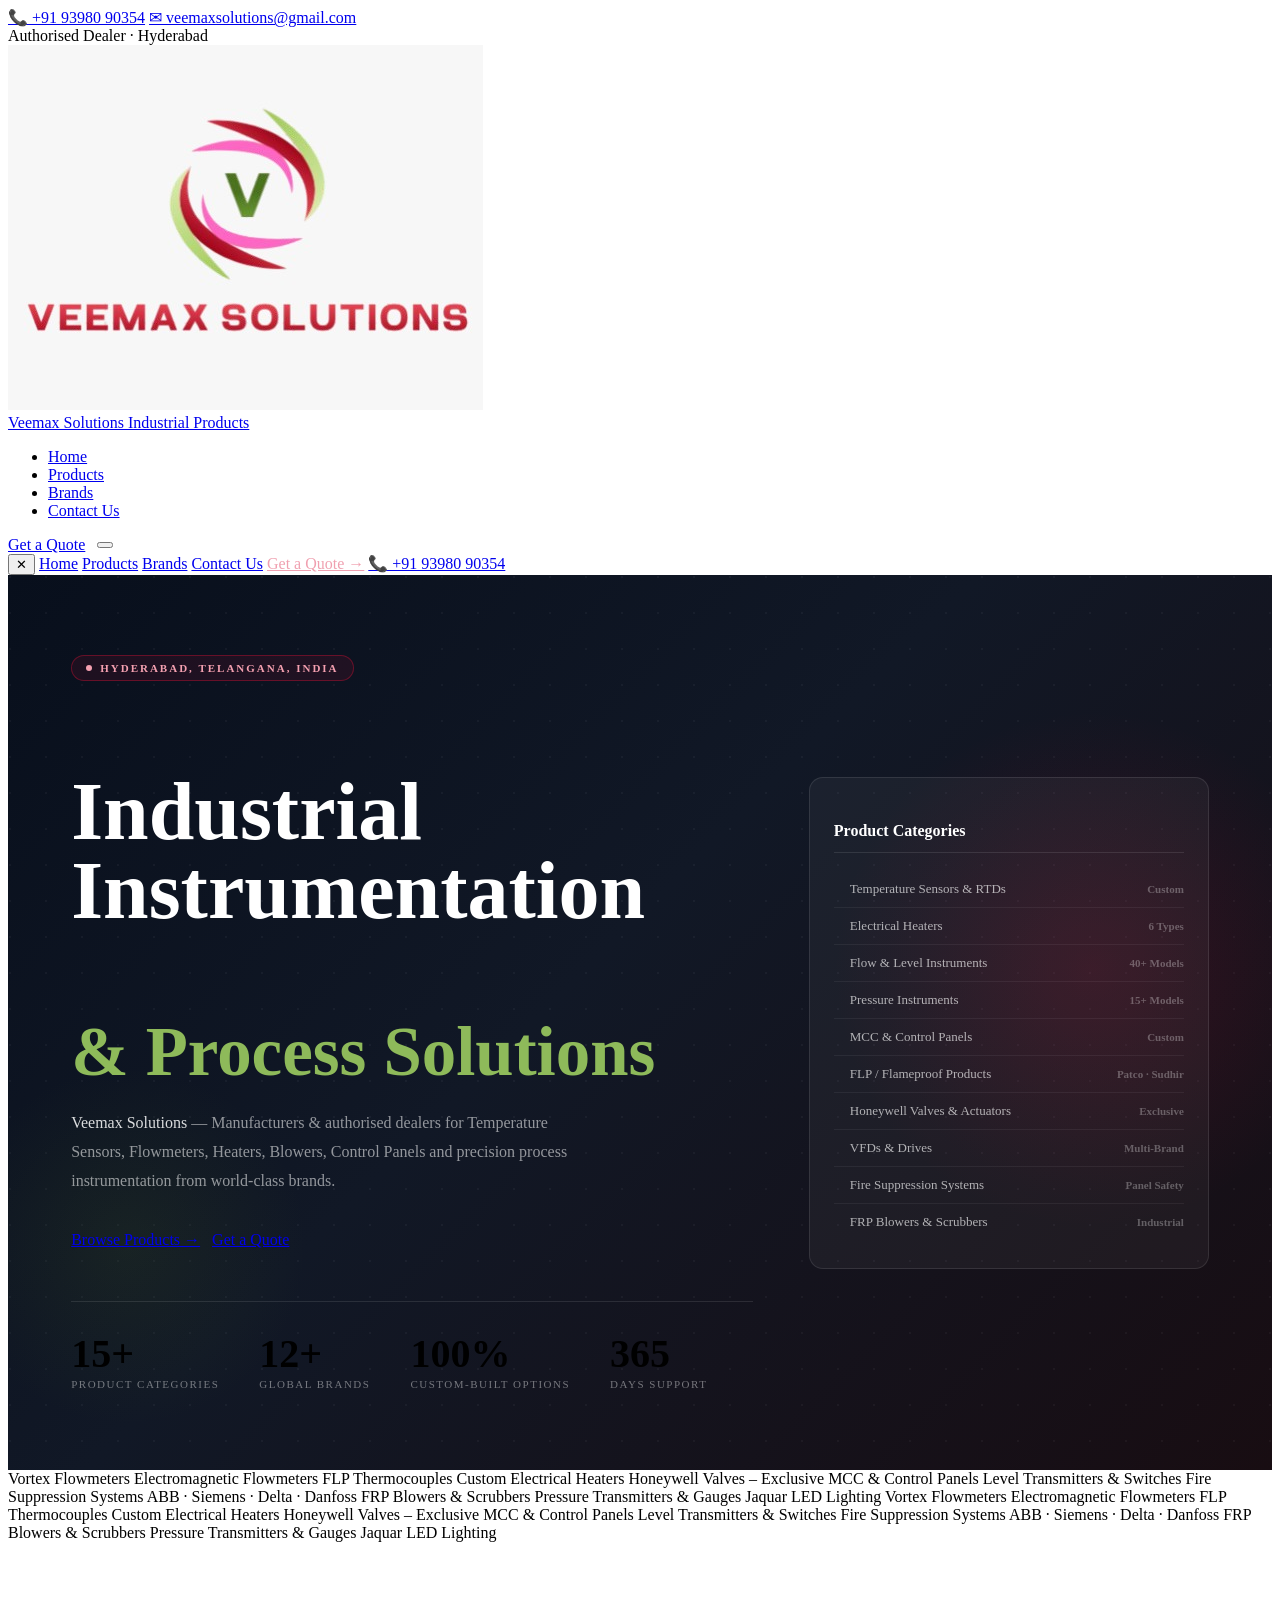
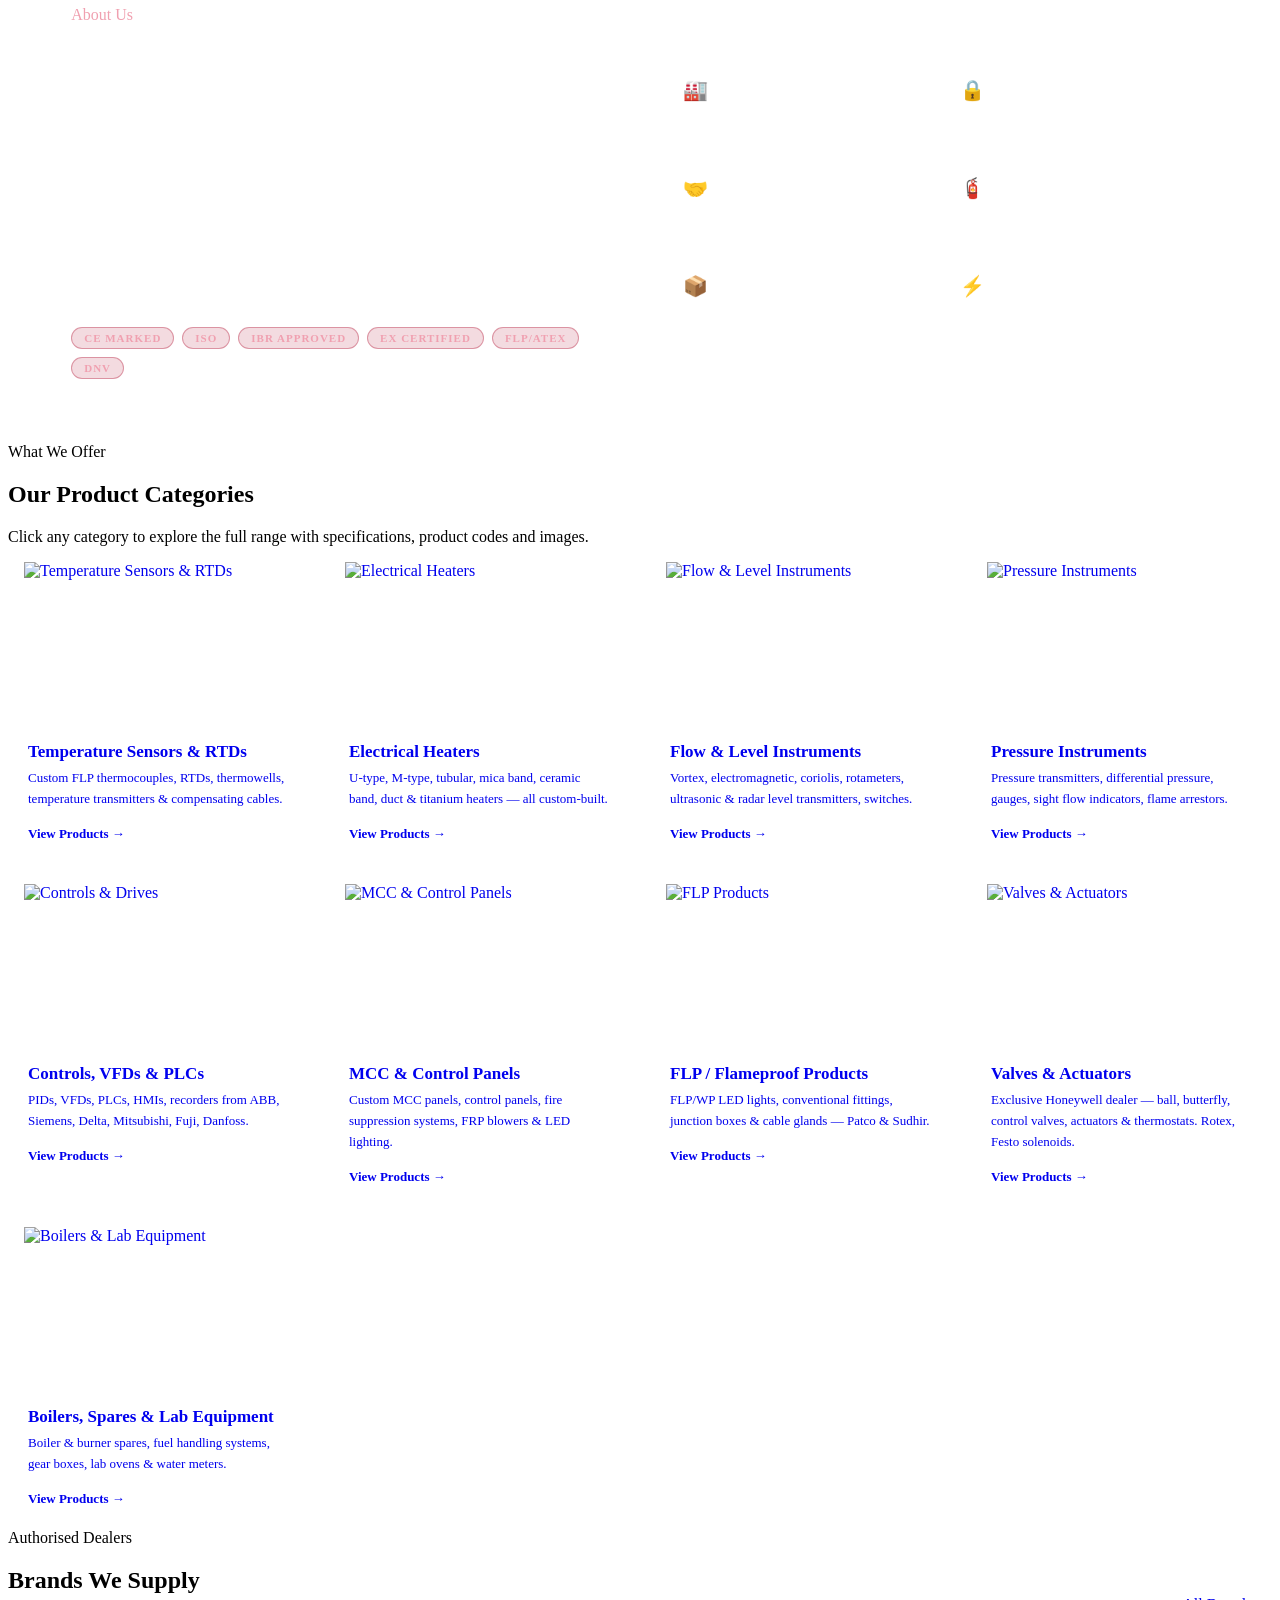
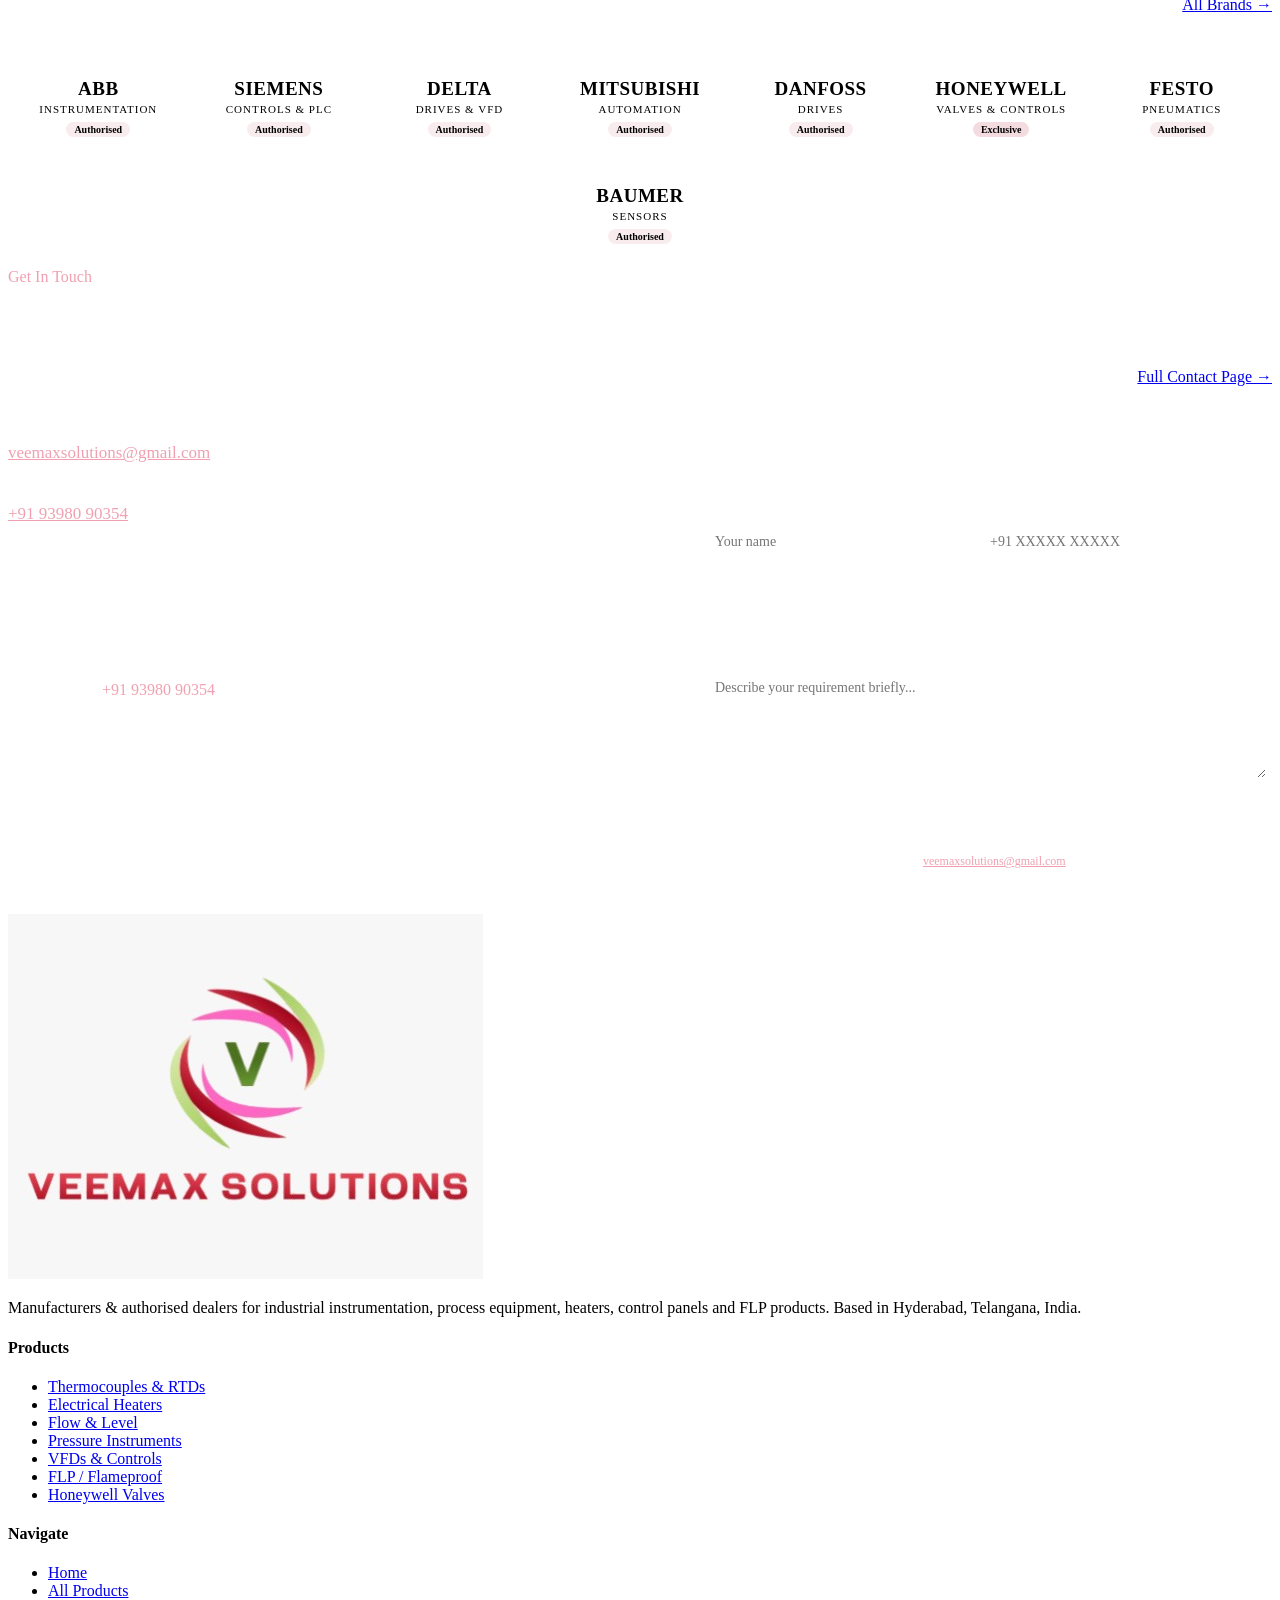
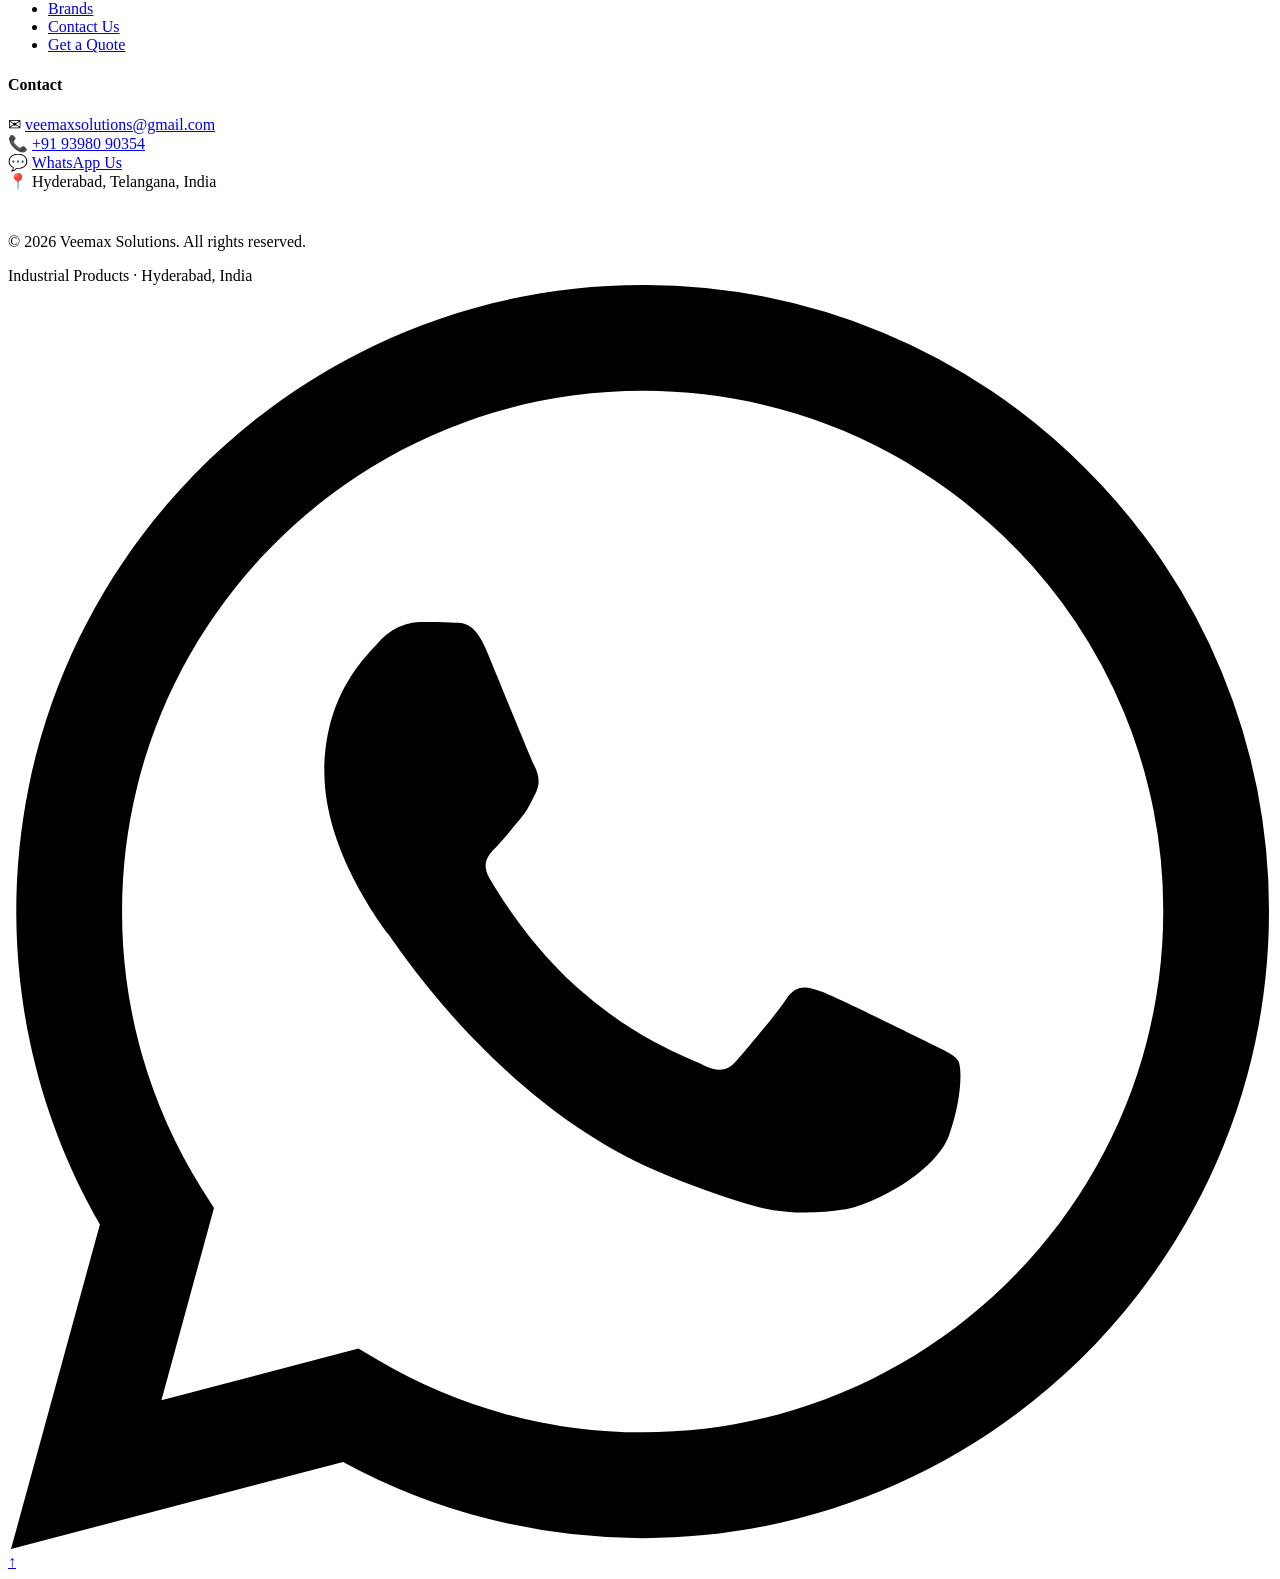
==== index.html @ dac96d9b "Add files via upload" ====
<!DOCTYPE html>
<html lang="en">
<head>
<meta charset="UTF-8">
<meta name="viewport" content="width=device-width, initial-scale=1.0">
<title>Veemax Solutions – Industrial Instrumentation &amp; Process Equipment</title>
<meta name="description" content="Veemax Solutions, Hyderabad — Manufacturers and authorised dealers for temperature sensors, flowmeters, heaters, control panels and FLP products.">
<link rel="stylesheet" href="style.css">
<link rel="stylesheet" href="home.css">
</head>
<body>

<!-- ═══ TOP BAR ═══ -->
<div class="nav-top">
  <div class="ntc">
    <a href="tel:+919398090354">📞 +91 93980 90354</a>
    <a href="mailto:veemaxsolutions@gmail.com">✉ veemaxsolutions@gmail.com</a>
  </div>
  <span class="nt-badge">Authorised Dealer · Hyderabad</span>
</div>

<!-- ═══ MAIN NAV ═══ -->
<nav>
  <a href="index.html" class="nav-logo">
    <img src="logo.jpeg" alt="Veemax Solutions">
    <div class="nav-logo-text">
      <span class="nav-logo-name">Veemax Solutions</span>
      <span class="nav-logo-tag">Industrial Products</span>
    </div>
  </a>
  <ul class="nav-links">
    <li><a href="index.html" class="active">Home</a></li>
    <li><a href="products.html">Products</a></li>
    <li><a href="brands.html">Brands</a></li>
    <li><a href="contact.html">Contact Us</a></li>
  </ul>
  <div style="display:flex;align-items:center;gap:12px">
    <a href="contact.html" class="nav-cta">Get a Quote</a>
    <button class="hamburger" onclick="openMob()" aria-label="Menu">
      <span></span><span></span><span></span>
    </button>
  </div>
</nav>

<!-- ═══ MOBILE NAV ═══ -->
<div class="mob-overlay" id="mobOverlay" onclick="closeMob()"></div>
<div class="mob-nav" id="mobNav">
  <button class="mob-close" onclick="closeMob()">✕</button>
  <a href="index.html" class="active">Home</a>
  <a href="products.html">Products</a>
  <a href="brands.html">Brands</a>
  <a href="contact.html">Contact Us</a>
  <a href="contact.html" style="color:#f0a0b0;margin-top:4px">Get a Quote →</a>
  <a href="tel:+919398090354">📞 +91 93980 90354</a>
</div>

<!-- ═══ HERO ═══ -->
<section class="hero" id="home">
  <div class="hero-dots"></div>
  <div class="hero-orb1"></div>
  <div class="hero-orb2"></div>
  <div class="hero-inner">
    <div>
      <div class="hero-pill">Hyderabad, Telangana, India</div>
      <h1>
        Industrial<br>
        <em>Instrumentation</em><br>
        <span class="g">&amp; Process Solutions</span>
      </h1>
      <p class="hero-desc">
        <strong>Veemax Solutions</strong> — Manufacturers &amp; authorised dealers for Temperature Sensors, Flowmeters, Heaters, Blowers, Control Panels and precision process instrumentation from world-class brands.
      </p>
      <div class="hero-ctas">
        <a href="products.html" class="btn-fill">Browse Products →</a>
        <a href="contact.html" class="btn-ghost">Get a Quote</a>
      </div>
      <div class="hero-stats">
        <div><div class="stat-n">15+</div><div class="stat-l">Product Categories</div></div>
        <div><div class="stat-n">12+</div><div class="stat-l">Global Brands</div></div>
        <div><div class="stat-n">100%</div><div class="stat-l">Custom-Built Options</div></div>
        <div><div class="stat-n">365</div><div class="stat-l">Days Support</div></div>
      </div>
    </div>
    <div class="hero-card">
      <h3>Product Categories</h3>
      <div class="hc-item"><span class="hc-dot"></span>Temperature Sensors &amp; RTDs<span class="hc-count">Custom</span></div>
      <div class="hc-item"><span class="hc-dot"></span>Electrical Heaters<span class="hc-count">6 Types</span></div>
      <div class="hc-item"><span class="hc-dot"></span>Flow &amp; Level Instruments<span class="hc-count">40+ Models</span></div>
      <div class="hc-item"><span class="hc-dot"></span>Pressure Instruments<span class="hc-count">15+ Models</span></div>
      <div class="hc-item"><span class="hc-dot"></span>MCC &amp; Control Panels<span class="hc-count">Custom</span></div>
      <div class="hc-item"><span class="hc-dot"></span>FLP / Flameproof Products<span class="hc-count">Patco · Sudhir</span></div>
      <div class="hc-item"><span class="hc-dot"></span>Honeywell Valves &amp; Actuators<span class="hc-count">Exclusive</span></div>
      <div class="hc-item"><span class="hc-dot"></span>VFDs &amp; Drives<span class="hc-count">Multi-Brand</span></div>
      <div class="hc-item"><span class="hc-dot"></span>Fire Suppression Systems<span class="hc-count">Panel Safety</span></div>
      <div class="hc-item"><span class="hc-dot"></span>FRP Blowers &amp; Scrubbers<span class="hc-count">Industrial</span></div>
    </div>
  </div>
</section>

<!-- ═══ TICKER ═══ -->
<div class="ticker">
  <div class="ticker-track">
    <span class="t-item"><span class="t-dot"></span>Vortex Flowmeters</span>
    <span class="t-item"><span class="t-dot"></span>Electromagnetic Flowmeters</span>
    <span class="t-item"><span class="t-dot"></span>FLP Thermocouples</span>
    <span class="t-item"><span class="t-dot"></span>Custom Electrical Heaters</span>
    <span class="t-item"><span class="t-dot"></span>Honeywell Valves – Exclusive</span>
    <span class="t-item"><span class="t-dot"></span>MCC &amp; Control Panels</span>
    <span class="t-item"><span class="t-dot"></span>Level Transmitters &amp; Switches</span>
    <span class="t-item"><span class="t-dot"></span>Fire Suppression Systems</span>
    <span class="t-item"><span class="t-dot"></span>ABB · Siemens · Delta · Danfoss</span>
    <span class="t-item"><span class="t-dot"></span>FRP Blowers &amp; Scrubbers</span>
    <span class="t-item"><span class="t-dot"></span>Pressure Transmitters &amp; Gauges</span>
    <span class="t-item"><span class="t-dot"></span>Jaquar LED Lighting</span>
    <!-- duplicate for seamless loop -->
    <span class="t-item"><span class="t-dot"></span>Vortex Flowmeters</span>
    <span class="t-item"><span class="t-dot"></span>Electromagnetic Flowmeters</span>
    <span class="t-item"><span class="t-dot"></span>FLP Thermocouples</span>
    <span class="t-item"><span class="t-dot"></span>Custom Electrical Heaters</span>
    <span class="t-item"><span class="t-dot"></span>Honeywell Valves – Exclusive</span>
    <span class="t-item"><span class="t-dot"></span>MCC &amp; Control Panels</span>
    <span class="t-item"><span class="t-dot"></span>Level Transmitters &amp; Switches</span>
    <span class="t-item"><span class="t-dot"></span>Fire Suppression Systems</span>
    <span class="t-item"><span class="t-dot"></span>ABB · Siemens · Delta · Danfoss</span>
    <span class="t-item"><span class="t-dot"></span>FRP Blowers &amp; Scrubbers</span>
    <span class="t-item"><span class="t-dot"></span>Pressure Transmitters &amp; Gauges</span>
    <span class="t-item"><span class="t-dot"></span>Jaquar LED Lighting</span>
  </div>
</div>

<!-- ═══ ABOUT ═══ -->
<div class="about-band">
  <div class="about-band-inner">
    <div>
      <div class="slabel" style="color:#f0a0b0;--cr:#f0a0b0">About Us</div>
      <h2 class="stitle" style="color:#fff;margin-bottom:18px">Your Trusted Partner for<br><span>Industrial Solutions</span></h2>
      <p><strong>Veemax Solutions</strong>, based in Hyderabad, is a manufacturer and authorised multi-brand dealer for industrial process instrumentation, control systems and electrical products. We serve power, chemical, pharma, oil &amp; gas and food processing industries.</p>
      <p>We manufacture <strong>custom FLP Thermocouples, RTDs, Thermowells</strong> and <strong>Electrical Heaters</strong> to exact client drawings. We supply and install <strong>MCC Panels, Fire Suppression Systems, FRP Blowers</strong> and complete instrumentation packages.</p>
      <div class="cert-row">
        <span class="cert">CE Marked</span><span class="cert">ISO</span><span class="cert">IBR Approved</span>
        <span class="cert">Ex Certified</span><span class="cert">FLP/ATEX</span><span class="cert">DNV</span>
      </div>
    </div>
    <div class="feat-grid">
      <div class="feat"><div class="feat-icon">🏭</div><div><div class="feat-title">Custom Manufacturing</div><div class="feat-desc">Sensors, heaters &amp; panels built to your exact spec</div></div></div>
      <div class="feat"><div class="feat-icon">🔒</div><div><div class="feat-title">FLP Expertise</div><div class="feat-desc">Flameproof thermocouples for hazardous areas</div></div></div>
      <div class="feat"><div class="feat-icon">🤝</div><div><div class="feat-title">Multi-Brand Dealer</div><div class="feat-desc">ABB, Siemens, Danfoss, Honeywell &amp; more</div></div></div>
      <div class="feat"><div class="feat-icon">🧯</div><div><div class="feat-title">Fire Suppression</div><div class="feat-desc">Panel safety for critical infrastructure</div></div></div>
      <div class="feat"><div class="feat-icon">📦</div><div><div class="feat-title">End-to-End Supply</div><div class="feat-desc">Single-window sourcing for your plant</div></div></div>
      <div class="feat"><div class="feat-icon">⚡</div><div><div class="feat-title">Fast Quotation</div><div class="feat-desc">Spec-matched quotes within 24 hours</div></div></div>
    </div>
  </div>
</div>

<!-- ═══ CATEGORY TILES ═══ -->
<section id="categories" class="section">
  <div class="si">
    <div class="sheader">
      <div class="slabel">What We Offer</div>
      <h2 class="stitle">Our Product <span>Categories</span></h2>
      <p class="sdesc">Click any category to explore the full range with specifications, product codes and images.</p>
    </div>
    <div class="cat-grid">

      <a href="products.html?cat=sensors" class="cat-tile fade-up">
        <div class="cat-tile-img"><img src="images/temperature_sensors_rtd.jpg" alt="Temperature Sensors &amp; RTDs" loading="lazy"></div>
        <div class="cat-tile-body">
          <div class="cat-tile-name">Temperature Sensors &amp; RTDs</div>
          <div class="cat-tile-desc">Custom FLP thermocouples, RTDs, thermowells, temperature transmitters &amp; compensating cables.</div>
          <div class="cat-tile-link">View Products →</div>
        </div>
      </a>

      <a href="products.html?cat=heaters" class="cat-tile fade-up">
        <div class="cat-tile-img"><img src="images/mica_band_heater.jpg" alt="Electrical Heaters" loading="lazy"></div>
        <span class="cat-tile-tag">Manufacturer</span>
        <div class="cat-tile-body">
          <div class="cat-tile-name">Electrical Heaters</div>
          <div class="cat-tile-desc">U-type, M-type, tubular, mica band, ceramic band, duct &amp; titanium heaters — all custom-built.</div>
          <div class="cat-tile-link">View Products →</div>
        </div>
      </a>

      <a href="products.html?cat=flow" class="cat-tile fade-up">
        <div class="cat-tile-img"><img src="images/vortex_flowmeter_temp_comp.jpg" alt="Flow &amp; Level Instruments" loading="lazy"></div>
        <span class="cat-tile-tag">Own Brand</span>
        <div class="cat-tile-body">
          <div class="cat-tile-name">Flow &amp; Level Instruments</div>
          <div class="cat-tile-desc">Vortex, electromagnetic, coriolis, rotameters, ultrasonic &amp; radar level transmitters, switches.</div>
          <div class="cat-tile-link">View Products →</div>
        </div>
      </a>

      <a href="products.html?cat=pressure" class="cat-tile fade-up">
        <div class="cat-tile-img"><img src="images/diff_pressure_transmitter.jpg" alt="Pressure Instruments" loading="lazy"></div>
        <div class="cat-tile-body">
          <div class="cat-tile-name">Pressure Instruments</div>
          <div class="cat-tile-desc">Pressure transmitters, differential pressure, gauges, sight flow indicators, flame arrestors.</div>
          <div class="cat-tile-link">View Products →</div>
        </div>
      </a>

      <a href="products.html?cat=controls" class="cat-tile fade-up">
        <div class="cat-tile-img"><img src="images/panel_flow_indicator.jpg" alt="Controls &amp; Drives" loading="lazy"></div>
        <div class="cat-tile-body">
          <div class="cat-tile-name">Controls, VFDs &amp; PLCs</div>
          <div class="cat-tile-desc">PIDs, VFDs, PLCs, HMIs, recorders from ABB, Siemens, Delta, Mitsubishi, Fuji, Danfoss.</div>
          <div class="cat-tile-link">View Products →</div>
        </div>
      </a>

      <a href="products.html?cat=panels" class="cat-tile fade-up">
        <div class="cat-tile-img"><img src="images/muffle_furnace.jpg" alt="MCC &amp; Control Panels" loading="lazy"></div>
        <span class="cat-tile-tag">Custom Built</span>
        <div class="cat-tile-body">
          <div class="cat-tile-name">MCC &amp; Control Panels</div>
          <div class="cat-tile-desc">Custom MCC panels, control panels, fire suppression systems, FRP blowers &amp; LED lighting.</div>
          <div class="cat-tile-link">View Products →</div>
        </div>
      </a>

      <a href="products.html?cat=flp" class="cat-tile fade-up">
        <div class="cat-tile-img"><img src="images/patco_wellglass.jpg" alt="FLP Products" loading="lazy"></div>
        <span class="cat-tile-tag">ATEX Certified</span>
        <div class="cat-tile-body">
          <div class="cat-tile-name">FLP / Flameproof Products</div>
          <div class="cat-tile-desc">FLP/WP LED lights, conventional fittings, junction boxes &amp; cable glands — Patco &amp; Sudhir.</div>
          <div class="cat-tile-link">View Products →</div>
        </div>
      </a>

      <a href="products.html?cat=valves" class="cat-tile fade-up">
        <div class="cat-tile-img"><img src="images/honeywell_valves_resized.jpg" alt="Valves &amp; Actuators" loading="lazy"></div>
        <span class="cat-tile-tag">Honeywell Exclusive</span>
        <div class="cat-tile-body">
          <div class="cat-tile-name">Valves &amp; Actuators</div>
          <div class="cat-tile-desc">Exclusive Honeywell dealer — ball, butterfly, control valves, actuators &amp; thermostats. Rotex, Festo solenoids.</div>
          <div class="cat-tile-link">View Products →</div>
        </div>
      </a>

      <a href="products.html?cat=other" class="cat-tile fade-up">
        <div class="cat-tile-img"><img src="images/fuel_flowmeter.jpg" alt="Boilers &amp; Lab Equipment" loading="lazy"></div>
        <div class="cat-tile-body">
          <div class="cat-tile-name">Boilers, Spares &amp; Lab Equipment</div>
          <div class="cat-tile-desc">Boiler &amp; burner spares, fuel handling systems, gear boxes, lab ovens &amp; water meters.</div>
          <div class="cat-tile-link">View Products →</div>
        </div>
      </a>

    </div>
  </div>
</section>

<!-- ═══ BRANDS ═══ -->
<section id="home-brands" class="section">
  <div class="si">
    <div class="sheader" style="display:flex;align-items:flex-end;justify-content:space-between;flex-wrap:wrap;gap:20px">
      <div>
        <div class="slabel">Authorised Dealers</div>
        <h2 class="stitle">Brands We <span>Supply</span></h2>
      </div>
      <a href="brands.html" class="btn-outline">All Brands →</a>
    </div>
    <div class="brand-logos fade-up in">
      <div class="bl-item"><div class="bl-name">ABB</div><div class="bl-type">Instrumentation</div><div class="bl-badge">Authorised</div></div>
      <div class="bl-item"><div class="bl-name">SIEMENS</div><div class="bl-type">Controls &amp; PLC</div><div class="bl-badge">Authorised</div></div>
      <div class="bl-item"><div class="bl-name">DELTA</div><div class="bl-type">Drives &amp; VFD</div><div class="bl-badge">Authorised</div></div>
      <div class="bl-item"><div class="bl-name">MITSUBISHI</div><div class="bl-type">Automation</div><div class="bl-badge">Authorised</div></div>
      <div class="bl-item"><div class="bl-name">DANFOSS</div><div class="bl-type">Drives</div><div class="bl-badge">Authorised</div></div>
      <div class="bl-item"><div class="bl-name">HONEYWELL</div><div class="bl-type">Valves &amp; Controls</div><div class="bl-badge" style="background:rgba(176,16,48,0.15);color:var(--cr)">Exclusive</div></div>
      <div class="bl-item"><div class="bl-name">FESTO</div><div class="bl-type">Pneumatics</div><div class="bl-badge">Authorised</div></div>
      <div class="bl-item"><div class="bl-name">BAUMER</div><div class="bl-type">Sensors</div><div class="bl-badge">Authorised</div></div>
    </div>
  </div>
</section>

<!-- ═══ HOME CONTACT ═══ -->
<section id="home-contact" class="section">
  <div class="si">
    <div class="sheader" style="display:flex;align-items:flex-end;justify-content:space-between;flex-wrap:wrap;gap:20px;margin-bottom:0">
      <div>
        <div class="slabel">Get In Touch</div>
        <h2 class="stitle">Contact <span>Us</span></h2>
        <p class="sdesc" style="margin-top:10px">Float your requirements — we respond with competitive, spec-matched quotations within 24 hours.</p>
      </div>
      <a href="contact.html" class="btn-fill" style="flex-shrink:0">Full Contact Page →</a>
    </div>
    <div class="hcontact-grid" style="margin-top:40px">
      <div>
        <div class="hc-info-block">
          <div class="hc-lbl">Email</div>
          <div class="hc-val"><a href="mailto:veemaxsolutions@gmail.com">veemaxsolutions@gmail.com</a></div>
        </div>
        <div class="hc-info-block">
          <div class="hc-lbl">Phone / WhatsApp</div>
          <div class="hc-val"><a href="tel:+919398090354">+91 93980 90354</a></div>
        </div>
        <div class="hc-info-block">
          <div class="hc-lbl">Location</div>
          <div class="hc-val" style="color:rgba(255,255,255,0.7)">Hyderabad, Telangana, India</div>
        </div>
        <div class="hc-person">
          <div class="hc-avatar">K</div>
          <div>
            <div class="hc-pname">Kishore</div>
            <div class="hc-prole">Proprietor, Veemax Solutions</div>
            <div class="hc-pphone"><a href="tel:+919398090354">+91 93980 90354</a></div>
          </div>
        </div>
      </div>
      <div class="qform">
        <div class="qform-title">Quick Enquiry</div>
        <form id="qf" onsubmit="qfSubmit(event)">
          <div class="qf-2col">
            <div class="qf-row"><label>Name *</label><input type="text" placeholder="Your name" required></div>
            <div class="qf-row"><label>Phone *</label><input type="tel" placeholder="+91 XXXXX XXXXX" required></div>
          </div>
          <div class="qf-row">
            <label>Product / Requirement</label>
            <select>
              <option value="">— Select category —</option>
              <option>Temperature Sensors / RTDs / Thermocouples</option>
              <option>Electrical Heaters</option>
              <option>Flow / Level Instruments</option>
              <option>Pressure Instruments</option>
              <option>VFDs / PLCs / Controls</option>
              <option>MCC / Control Panels</option>
              <option>FLP / Flameproof Products</option>
              <option>Honeywell Valves / Actuators</option>
              <option>Fire Suppression Systems</option>
              <option>Other / Multiple Items</option>
            </select>
          </div>
          <div class="qf-row"><label>Message</label><textarea placeholder="Describe your requirement briefly..."></textarea></div>
          <button type="submit" class="qf-submit">Send Enquiry →</button>
          <p class="qf-note">Or email: <a href="mailto:veemaxsolutions@gmail.com">veemaxsolutions@gmail.com</a></p>
        </form>
        <div class="qf-success" id="qfSuccess">✅ Thank you! We'll get back to you within 24 hours.</div>
      </div>
    </div>
  </div>
</section>

<!-- ═══ FOOTER ═══ -->
<footer>
  <div class="footer-inner">
    <div class="footer-grid">
      <div class="footer-brand-logo">
        <img src="logo.jpeg" alt="Veemax Solutions">
        <p>Manufacturers &amp; authorised dealers for industrial instrumentation, process equipment, heaters, control panels and FLP products. Based in Hyderabad, Telangana, India.</p>
      </div>
      <div class="footer-col">
        <h4>Products</h4>
        <ul>
          <li><a href="products.html?cat=sensors">Thermocouples &amp; RTDs</a></li>
          <li><a href="products.html?cat=heaters">Electrical Heaters</a></li>
          <li><a href="products.html?cat=flow">Flow &amp; Level</a></li>
          <li><a href="products.html?cat=pressure">Pressure Instruments</a></li>
          <li><a href="products.html?cat=controls">VFDs &amp; Controls</a></li>
          <li><a href="products.html?cat=flp">FLP / Flameproof</a></li>
          <li><a href="products.html?cat=valves">Honeywell Valves</a></li>
        </ul>
      </div>
      <div class="footer-col">
        <h4>Navigate</h4>
        <ul>
          <li><a href="index.html">Home</a></li>
          <li><a href="products.html">All Products</a></li>
          <li><a href="brands.html">Brands</a></li>
          <li><a href="contact.html">Contact Us</a></li>
          <li><a href="contact.html">Get a Quote</a></li>
        </ul>
      </div>
      <div class="footer-col">
        <h4>Contact</h4>
        <div class="fci">✉ <a href="mailto:veemaxsolutions@gmail.com">veemaxsolutions@gmail.com</a></div>
        <div class="fci">📞 <a href="tel:+919398090354">+91 93980 90354</a></div>
        <div class="fci">💬 <a href="https://wa.me/919398090354" target="_blank">WhatsApp Us</a></div>
        <div class="fci">📍 Hyderabad, Telangana, India</div>
        <div class="fci" style="margin-top:8px;color:rgba(255,255,255,0.55)">Kishore — Proprietor</div>
      </div>
    </div>
    <div class="footer-bottom">
      <p>© 2026 Veemax Solutions. All rights reserved.</p>
      <div class="footer-tagline">Industrial Products · Hyderabad, India</div>
    </div>
  </div>
</footer>

<!-- ═══ FLOATING BUTTONS ═══ -->
<a href="https://wa.me/919398090354" target="_blank" class="wa-btn" title="Chat on WhatsApp">
  <svg viewBox="0 0 24 24"><path d="M17.472 14.382c-.297-.149-1.758-.867-2.03-.967-.273-.099-.471-.148-.67.15-.197.297-.767.966-.94 1.164-.173.199-.347.223-.644.075-.297-.15-1.255-.463-2.39-1.475-.883-.788-1.48-1.761-1.653-2.059-.173-.297-.018-.458.13-.606.134-.133.298-.347.446-.52.149-.174.198-.298.298-.497.099-.198.05-.371-.025-.52-.075-.149-.669-1.612-.916-2.207-.242-.579-.487-.5-.669-.51-.173-.008-.371-.01-.57-.01-.198 0-.52.074-.792.372-.272.297-1.04 1.016-1.04 2.479 0 1.462 1.065 2.875 1.213 3.074.149.198 2.096 3.2 5.077 4.487.709.306 1.262.489 1.694.625.712.227 1.36.195 1.871.118.571-.085 1.758-.719 2.006-1.413.248-.694.248-1.289.173-1.413-.074-.124-.272-.198-.57-.347m-5.421 7.403h-.004a9.87 9.87 0 01-5.031-1.378l-.361-.214-3.741.982.998-3.648-.235-.374a9.86 9.86 0 01-1.51-5.26c.001-5.45 4.436-9.884 9.888-9.884 2.64 0 5.122 1.03 6.988 2.898a9.825 9.825 0 012.893 6.994c-.003 5.45-4.437 9.884-9.885 9.884m8.413-18.297A11.815 11.815 0 0012.05 0C5.495 0 .16 5.335.157 11.892c0 2.096.547 4.142 1.588 5.945L.057 24l6.305-1.654a11.882 11.882 0 005.683 1.448h.005c6.554 0 11.89-5.335 11.893-11.893a11.821 11.821 0 00-3.48-8.413Z"/></svg>
</a>
<a href="#home" class="back-top" id="backTop">↑</a>

<script src="main.js"></script>
<script>
function qfSubmit(e) {
  e.preventDefault();
  document.getElementById('qf').style.display = 'none';
  document.getElementById('qfSuccess').style.display = 'block';
}
</script>
</body>
</html>
---- home.css ----
/* =============================================
   home.css — styles for index.html only
   ============================================= */

/* ── HERO ── */
.hero {
  min-height: calc(100vh - 106px);
  background: linear-gradient(135deg, #080f1c 0%, #111826 45%, #180d12 100%);
  display: flex;
  align-items: center;
  position: relative;
  overflow: hidden;
}
.hero-dots {
  position: absolute;
  inset: 0;
  background-image: radial-gradient(circle at 2px 2px, rgba(255,255,255,0.038) 1px, transparent 0);
  background-size: 36px 36px;
  pointer-events: none;
}
.hero-orb1 {
  position: absolute;
  right: -80px;
  top: 15%;
  width: 520px;
  height: 520px;
  border-radius: 50%;
  background: radial-gradient(circle, rgba(176,16,48,0.2), transparent 70%);
  pointer-events: none;
}
.hero-orb2 {
  position: absolute;
  left: -60px;
  bottom: 5%;
  width: 360px;
  height: 360px;
  border-radius: 50%;
  background: radial-gradient(circle, rgba(78,110,34,0.14), transparent 70%);
  pointer-events: none;
}
.hero-inner {
  position: relative;
  z-index: 2;
  padding: 80px 5%;
  max-width: 1240px;
  margin: 0 auto;
  width: 100%;
  display: grid;
  grid-template-columns: 1fr 400px;
  gap: 56px;
  align-items: center;
}
.hero-pill {
  display: inline-flex;
  align-items: center;
  gap: 8px;
  border: 1px solid rgba(176,16,48,0.5);
  background: rgba(176,16,48,0.12);
  color: #f4a0b0;
  font-size: 11px;
  font-weight: 600;
  letter-spacing: 2px;
  text-transform: uppercase;
  padding: 6px 14px;
  border-radius: 20px;
  margin-bottom: 24px;
}
.hero-pill::before {
  content: '';
  width: 6px;
  height: 6px;
  border-radius: 50%;
  background: #f4a0b0;
  flex-shrink: 0;
}
.hero h1 {
  font-family: var(--fd);
  font-size: clamp(44px, 6.5vw, 82px);
  font-weight: 800;
  line-height: .96;
  color: #fff;
  margin-bottom: 20px;
}
.hero h1 em { color: var(--cr); font-style: normal; display: block; }
.hero h1 .g { color: #8eba5a; font-size: .84em; }
.hero-desc {
  font-size: 16px;
  color: rgba(255,255,255,0.55);
  line-height: 1.82;
  max-width: 500px;
  margin-bottom: 36px;
}
.hero-desc strong { color: rgba(255,255,255,0.85); font-weight: 500; }
.hero-ctas { display: flex; gap: 12px; flex-wrap: wrap; margin-bottom: 52px; }
.hero-stats {
  display: flex;
  gap: 40px;
  flex-wrap: wrap;
  padding-top: 32px;
  border-top: 1px solid rgba(255,255,255,0.1);
}
.stat-n { font-family: var(--fd); font-size: 40px; font-weight: 800; color: var(--cr); line-height: 1; }
.stat-l { font-size: 11px; color: rgba(255,255,255,0.42); letter-spacing: 1.5px; text-transform: uppercase; margin-top: 4px; }

/* hero side card */
.hero-card {
  background: rgba(255,255,255,0.045);
  border: 1px solid rgba(255,255,255,0.1);
  border-radius: 14px;
  padding: 28px 24px;
}
.hero-card h3 {
  font-family: var(--fd);
  font-size: 16px;
  font-weight: 700;
  color: #fff;
  margin-bottom: 18px;
  padding-bottom: 12px;
  border-bottom: 1px solid rgba(255,255,255,0.1);
}
.hc-item {
  display: flex;
  align-items: center;
  gap: 10px;
  padding: 10px 0;
  border-bottom: 1px solid rgba(255,255,255,0.06);
  color: rgba(255,255,255,0.66);
  font-size: 13px;
  transition: color .2s;
}
.hc-item:last-child { border-bottom: none; }
.hc-item:hover { color: #fff; }
.hc-dot { width: 6px; height: 6px; border-radius: 50%; background: var(--cr); flex-shrink: 0; }
.hc-count { margin-left: auto; font-size: 11px; color: rgba(255,255,255,0.3); font-family: var(--fd); font-weight: 600; }

/* ── ABOUT BAND ── */
.about-band { background: var(--navy); padding: 64px 5%; }
.about-band-inner {
  max-width: 1240px;
  margin: 0 auto;
  display: grid;
  grid-template-columns: 1fr 1fr;
  gap: 56px;
  align-items: center;
}
.about-band p { color: rgba(255,255,255,0.6); font-size: 15px; line-height: 1.9; margin-bottom: 18px; }
.about-band p strong { color: #fff; font-weight: 500; }
.feat-grid { display: grid; grid-template-columns: 1fr 1fr; gap: 14px; }
.feat {
  display: flex;
  align-items: flex-start;
  gap: 11px;
  padding: 14px;
  background: rgba(255,255,255,0.04);
  border: 1px solid rgba(255,255,255,0.07);
  border-radius: var(--r);
}
.feat-icon { font-size: 20px; flex-shrink: 0; margin-top: 1px; }
.feat-title { font-family: var(--fd); font-size: 13.5px; font-weight: 600; color: #fff; margin-bottom: 2px; }
.feat-desc { font-size: 12px; color: rgba(255,255,255,0.5); line-height: 1.5; }
.cert-row { display: flex; flex-wrap: wrap; gap: 8px; margin-top: 22px; }
.cert {
  background: rgba(176,16,48,0.15);
  border: 1px solid rgba(176,16,48,0.35);
  color: #f0a0b0;
  font-size: 11px;
  font-weight: 600;
  letter-spacing: 1px;
  text-transform: uppercase;
  padding: 4px 12px;
  border-radius: 20px;
}

/* ── CATEGORY TILES ── */
#categories { background: var(--fog); }
.cat-grid { display: grid; grid-template-columns: repeat(auto-fill, minmax(240px, 1fr)); gap: 20px; }
.cat-tile {
  background: var(--white);
  border: 1px solid var(--line);
  border-radius: 12px;
  overflow: hidden;
  text-decoration: none;
  display: block;
  transition: transform .25s, box-shadow .25s;
  position: relative;
}
.cat-tile:hover { transform: translateY(-5px); box-shadow: var(--shl); }
.cat-tile-img {
  width: 100%;
  height: 160px;
  background: var(--fog);
  display: flex;
  align-items: center;
  justify-content: center;
  overflow: hidden;
}
.cat-tile-img img {
  width: 100%;
  height: 100%;
  object-fit: contain;
  padding: 16px;
  transition: transform .35s;
}
.cat-tile:hover .cat-tile-img img { transform: scale(1.07); }
.cat-tile-body { padding: 20px 20px 22px; }
.cat-tile-name { font-family: var(--fd); font-size: 17px; font-weight: 700; color: var(--navy); margin-bottom: 6px; line-height: 1.2; }
.cat-tile-desc { font-size: 13px; color: var(--slate); line-height: 1.6; margin-bottom: 14px; }
.cat-tile-link { font-family: var(--fd); font-size: 13px; font-weight: 600; color: var(--cr); display: inline-flex; align-items: center; gap: 5px; }
.cat-tile-tag {
  position: absolute;
  top: 12px;
  left: 12px;
  background: var(--cr);
  color: #fff;
  font-size: 10px;
  font-weight: 700;
  letter-spacing: 1px;
  text-transform: uppercase;
  padding: 3px 9px;
  border-radius: 20px;
}

/* ── HOME BRANDS ── */
#home-brands { background: var(--white); }
.brand-logos {
  display: flex;
  flex-wrap: wrap;
  gap: 0;
  border: 1px solid var(--line);
  border-radius: 10px;
  overflow: hidden;
  margin-top: 40px;
}
.bl-item {
  flex: 1;
  min-width: 140px;
  padding: 24px 18px;
  text-align: center;
  border-right: 1px solid var(--line);
  border-bottom: 1px solid var(--line);
  transition: background .2s;
  cursor: default;
}
.bl-item:hover { background: var(--fog); }
.bl-name { font-family: var(--fd); font-size: 19px; font-weight: 800; color: var(--navy); letter-spacing: .5px; }
.bl-type { font-size: 11px; color: var(--slate); letter-spacing: 1px; text-transform: uppercase; margin-top: 3px; }
.bl-badge { margin-top: 7px; display: inline-block; font-size: 10px; font-weight: 600; padding: 2px 8px; border-radius: 20px; background: rgba(176,16,48,0.08); color: var(--cr); }

/* ── HOME CONTACT ── */
#home-contact { background: var(--navy); }
#home-contact .stitle { color: #fff; }
#home-contact .slabel { color: #f0a0b0; }
#home-contact .slabel::before { background: #f0a0b0; }
#home-contact .sdesc { color: rgba(255,255,255,0.5); }
.hcontact-grid { display: grid; grid-template-columns: 1fr 1fr; gap: 56px; margin-top: 48px; align-items: start; }
.hc-info-block { margin-bottom: 24px; }
.hc-lbl { font-size: 10.5px; font-weight: 700; letter-spacing: 2px; text-transform: uppercase; color: rgba(255,255,255,0.4); margin-bottom: 6px; }
.hc-val { font-size: 17px; color: #fff; }
.hc-val a { color: #f0a0b0; transition: color .2s; }
.hc-val a:hover { color: #fff; }
.hc-person {
  display: flex;
  align-items: center;
  gap: 16px;
  padding: 22px;
  background: rgba(255,255,255,0.05);
  border: 1px solid rgba(255,255,255,0.1);
  border-radius: 10px;
  border-left: 4px solid var(--cr);
  margin-top: 28px;
}
.hc-avatar { width: 56px; height: 56px; border-radius: 50%; background: var(--cr); display: flex; align-items: center; justify-content: center; font-family: var(--fd); font-size: 24px; font-weight: 800; color: #fff; flex-shrink: 0; }
.hc-pname { font-family: var(--fd); font-size: 20px; font-weight: 700; color: #fff; }
.hc-prole { font-size: 12.5px; color: rgba(255,255,255,0.45); margin-top: 2px; }
.hc-pphone a { font-size: 16px; font-weight: 500; color: #f0a0b0; margin-top: 5px; display: block; text-decoration: none; }

/* quick enquiry form */
.qform { background: rgba(255,255,255,0.04); border: 1px solid rgba(255,255,255,0.1); border-radius: 12px; padding: 32px; }
.qform-title { font-family: var(--fd); font-size: 22px; font-weight: 700; color: #fff; margin-bottom: 20px; }
.qf-row { margin-bottom: 14px; }
.qf-row label { display: block; font-size: 11px; font-weight: 600; letter-spacing: 1px; text-transform: uppercase; color: rgba(255,255,255,0.45); margin-bottom: 5px; }
.qf-row input,
.qf-row select,
.qf-row textarea {
  width: 100%;
  padding: 11px 13px;
  border: 1.5px solid rgba(255,255,255,0.12);
  border-radius: var(--r);
  font-family: var(--fb);
  font-size: 14px;
  color: #fff;
  background: rgba(255,255,255,0.06);
  outline: none;
  transition: border-color .2s;
}
.qf-row input:focus,
.qf-row select:focus,
.qf-row textarea:focus { border-color: var(--cr); }
.qf-row textarea { resize: vertical; min-height: 90px; line-height: 1.6; }
.qf-row select option { background: var(--navy); color: #fff; }
.qf-2col { display: grid; grid-template-columns: 1fr 1fr; gap: 12px; }
.qf-submit {
  width: 100%;
  background: var(--cr);
  color: #fff;
  border: none;
  font-family: var(--fd);
  font-size: 15px;
  font-weight: 700;
  padding: 13px;
  border-radius: var(--r);
  cursor: pointer;
  transition: background .2s;
  margin-top: 4px;
}
.qf-submit:hover { background: var(--cr3); }
.qf-note { font-size: 12px; color: rgba(255,255,255,0.35); text-align: center; margin-top: 10px; }
.qf-note a { color: #f0a0b0; }
.qf-success { display: none; text-align: center; padding: 32px; color: #8eba5a; font-size: 16px; font-weight: 500; }

/* ── HOME RESPONSIVE ── */
@media (max-width: 1050px) {
  .hero-inner { grid-template-columns: 1fr; }
  .hero-card { display: none; }
  .about-band-inner { grid-template-columns: 1fr; }
  .hcontact-grid { grid-template-columns: 1fr; }
}
@media (max-width: 600px) {
  .feat-grid { grid-template-columns: 1fr; }
  .hero-stats { gap: 20px; }
  .qf-2col { grid-template-columns: 1fr; }
  .cat-grid { grid-template-columns: 1fr 1fr; }
}
@media (max-width: 420px) {
  .cat-grid { grid-template-columns: 1fr; }
}
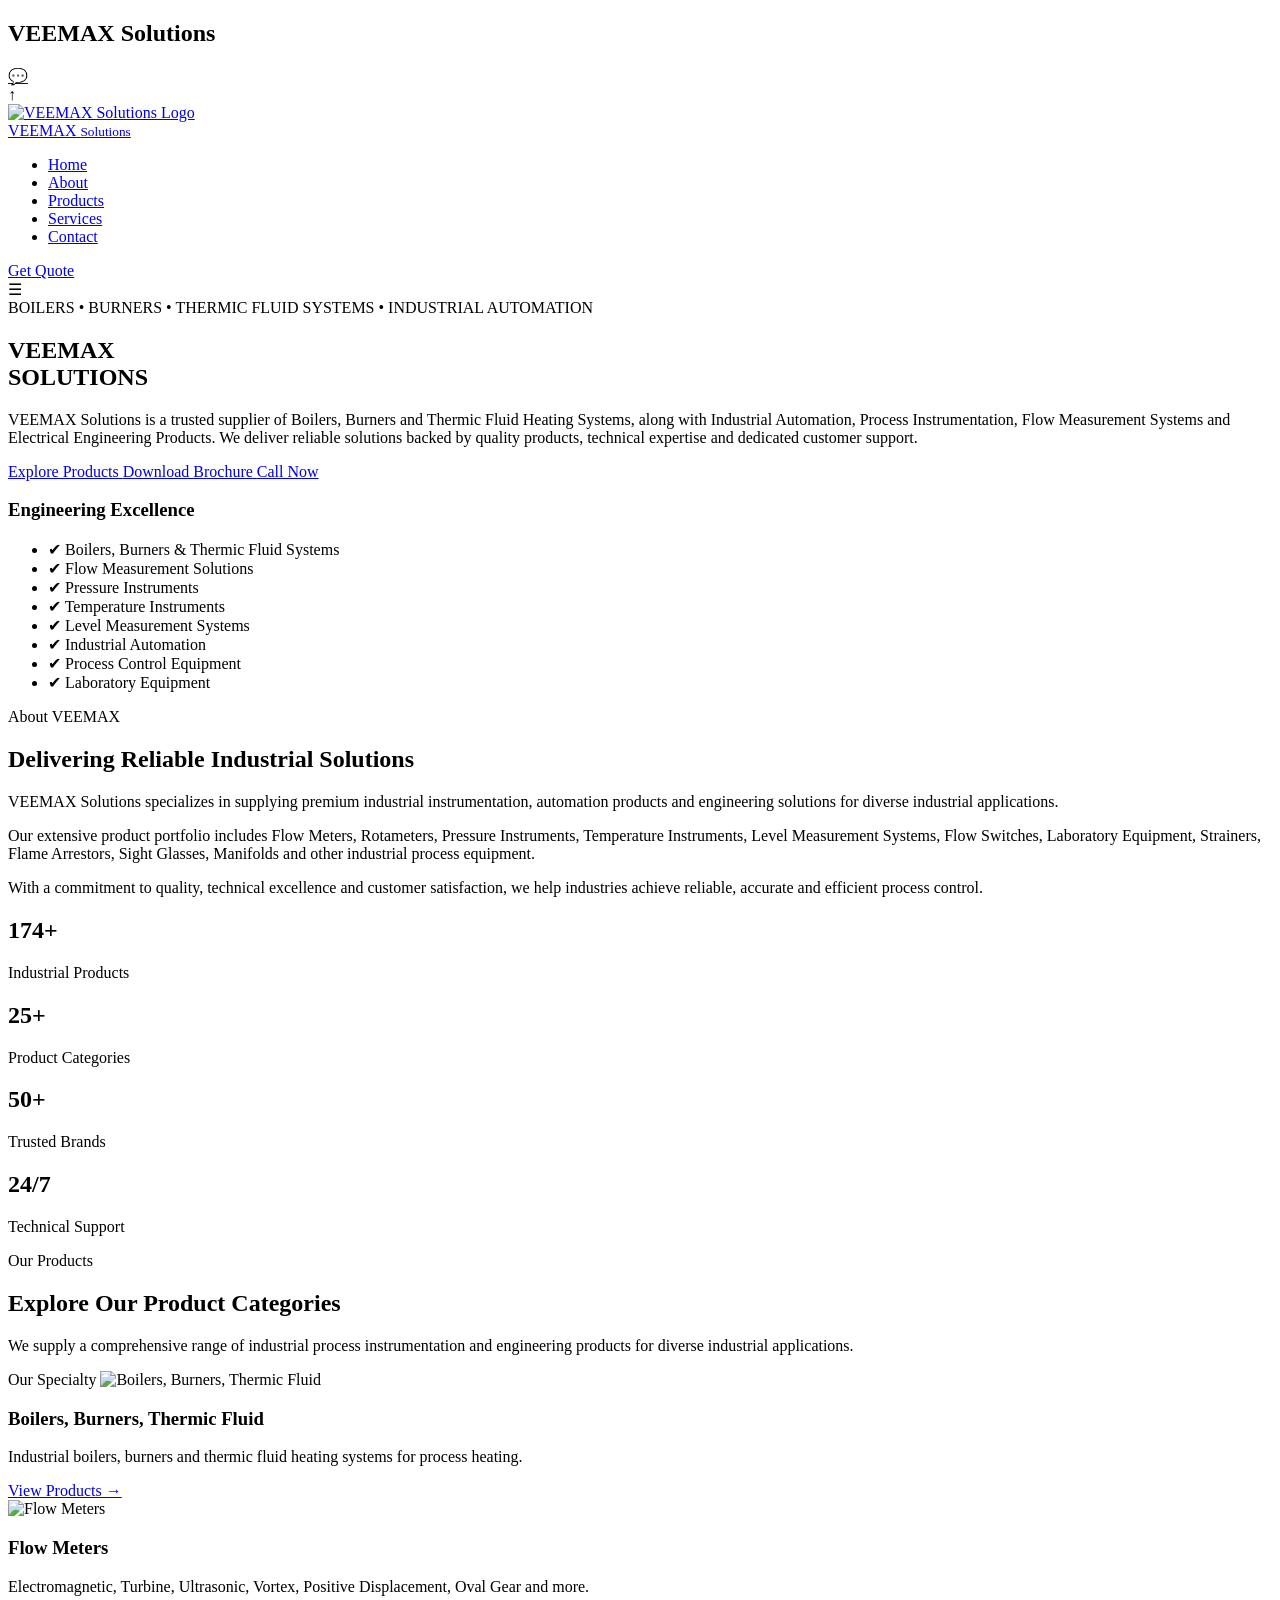
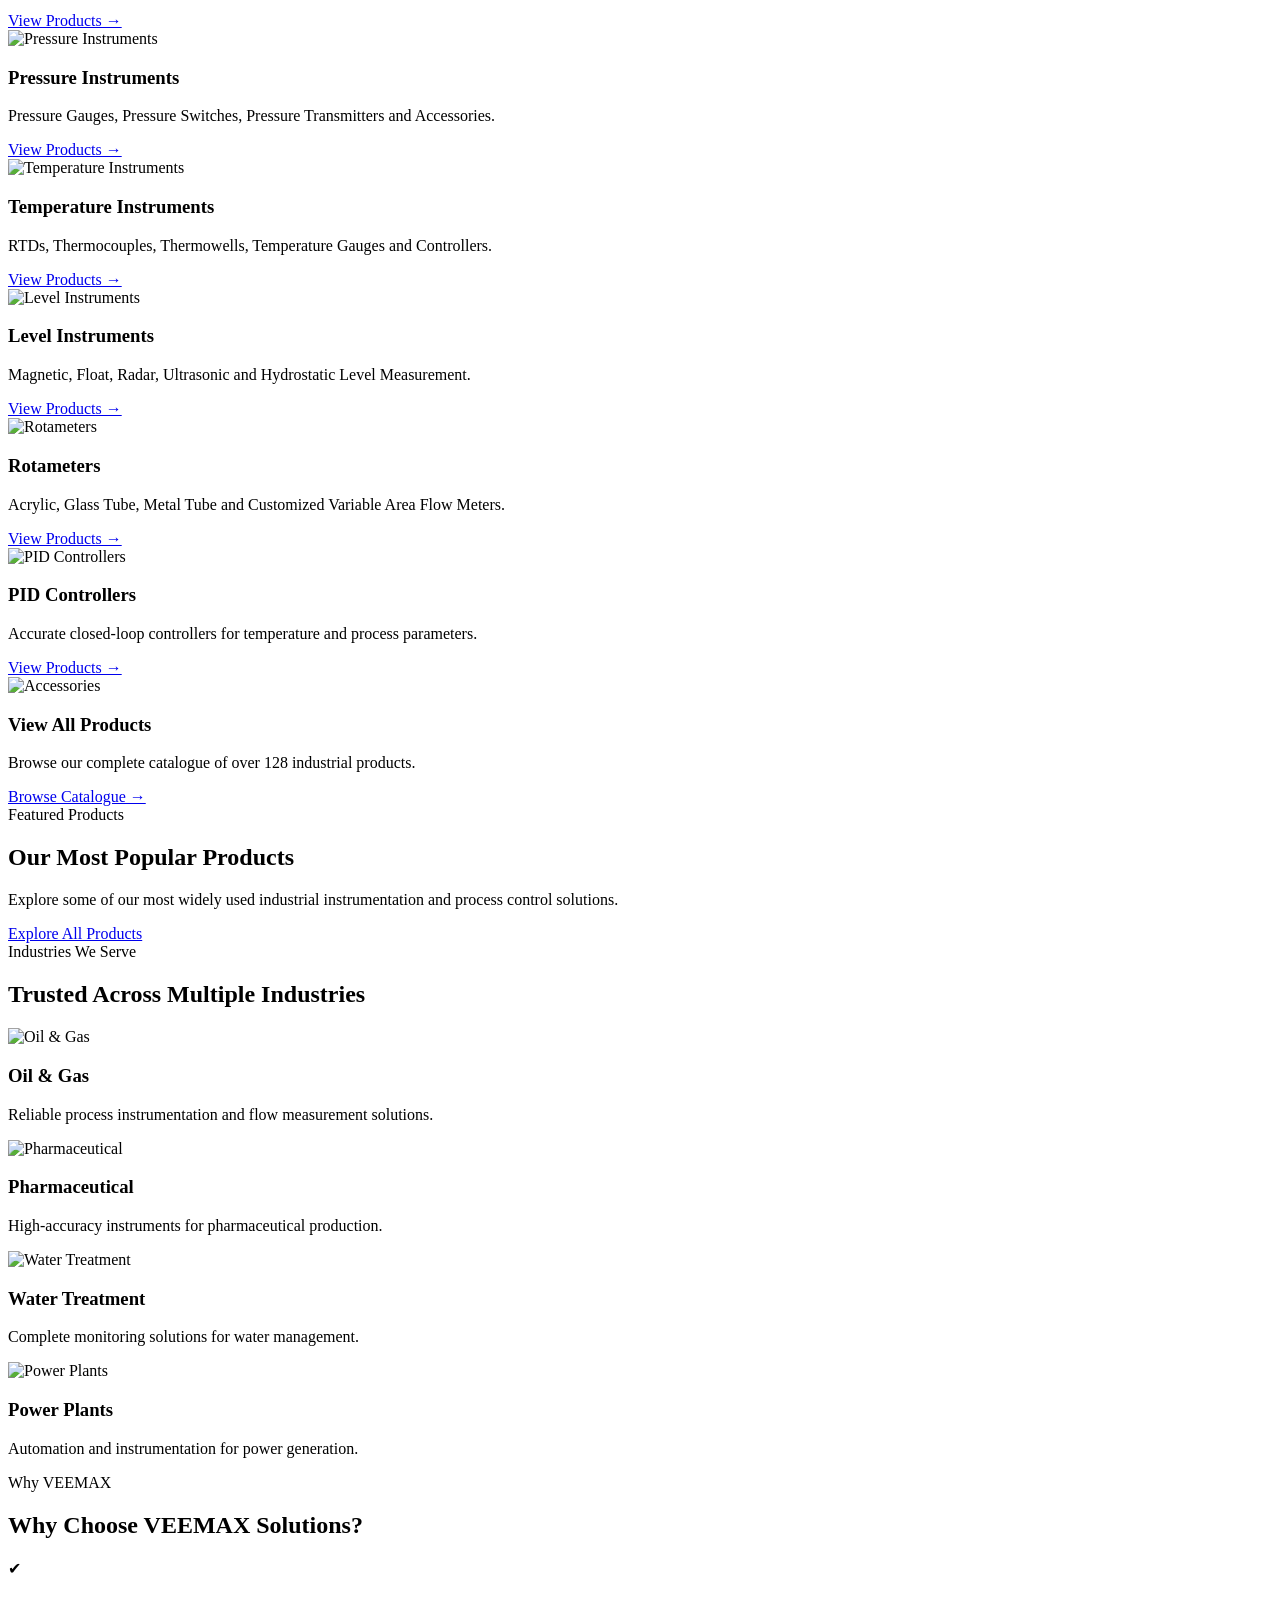
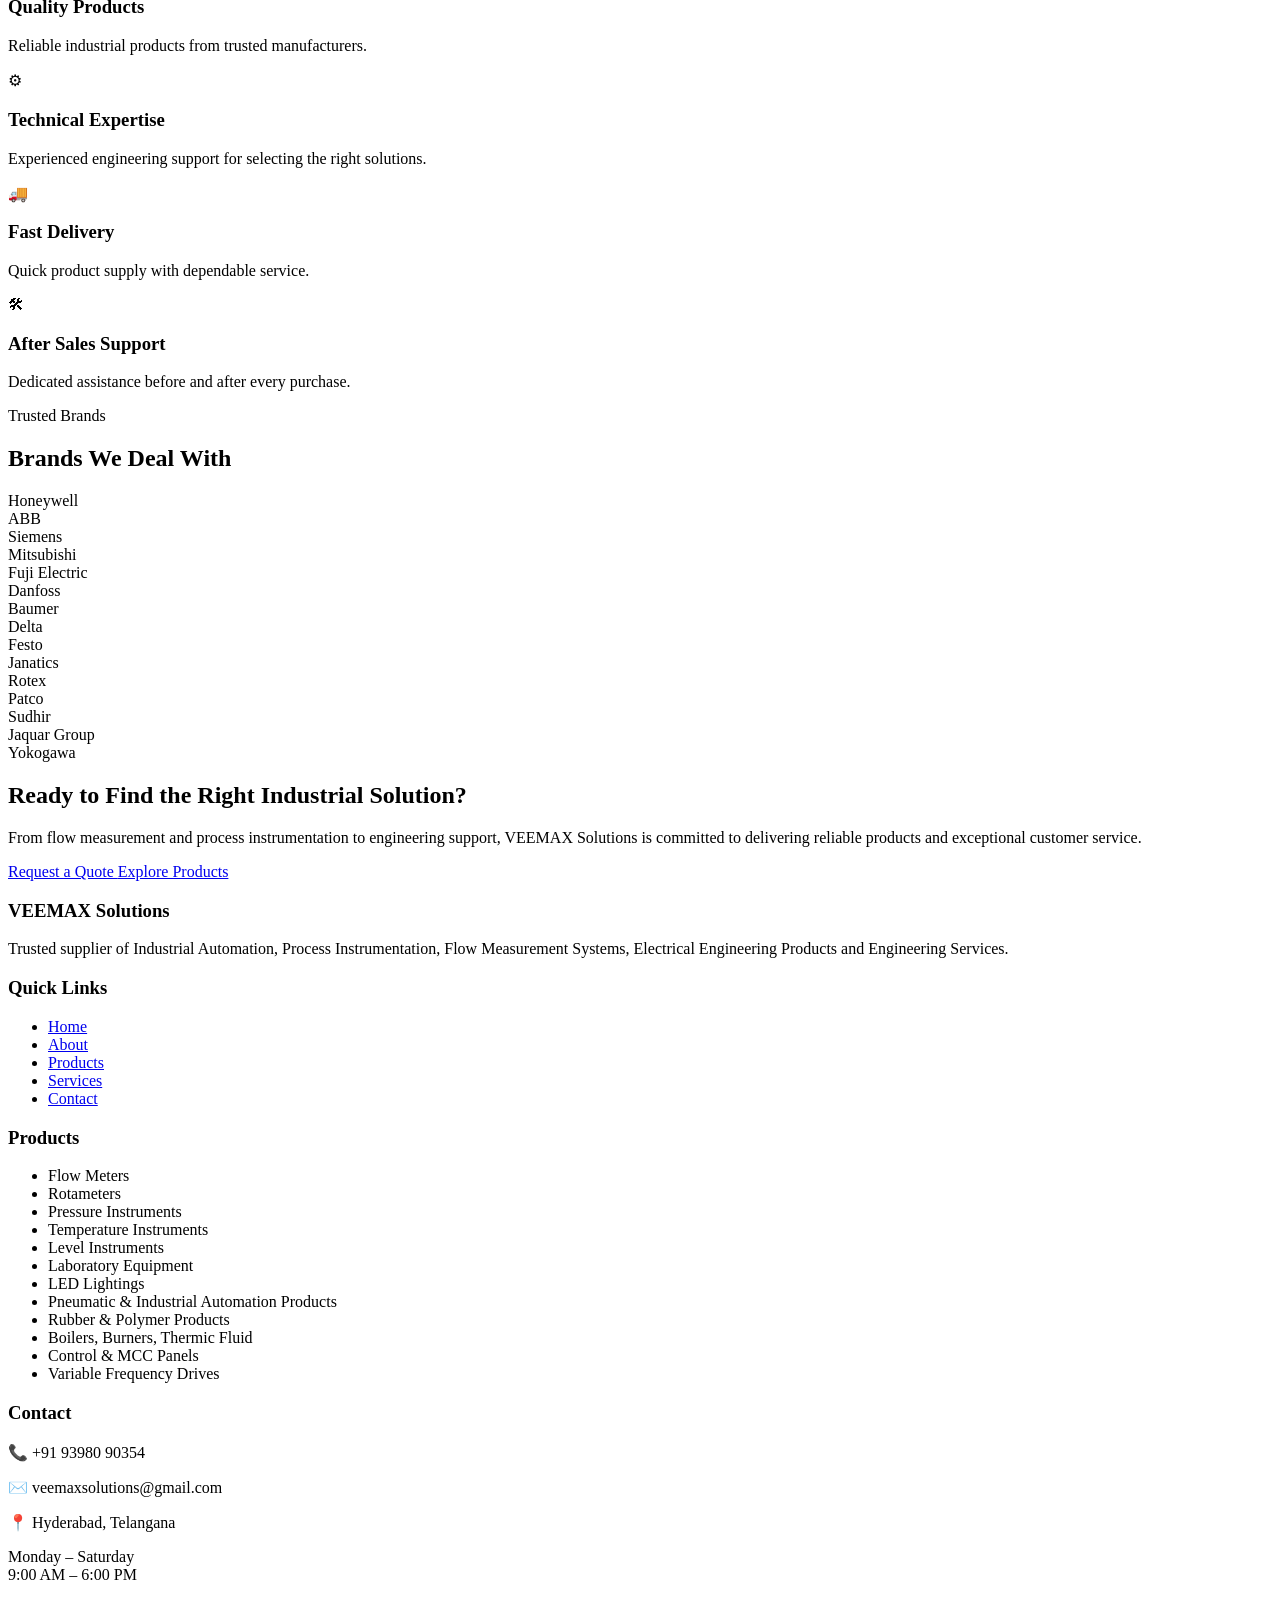
==== commit f0ae5d7b: "Update index.html" ====
--- a/index.html
+++ b/index.html
@@ -1,406 +1,1216 @@
 <!DOCTYPE html>
 <html lang="en">
+
 <head>
-<meta charset="UTF-8">
-<meta name="viewport" content="width=device-width, initial-scale=1.0">
-<title>Veemax Solutions – Industrial Instrumentation &amp; Process Equipment</title>
-<meta name="description" content="Veemax Solutions, Hyderabad — Manufacturers and authorised dealers for temperature sensors, flowmeters, heaters, control panels and FLP products.">
-<link rel="stylesheet" href="style.css">
-<link rel="stylesheet" href="home.css">
+
+    <meta charset="UTF-8">
+    <meta name="viewport" content="width=device-width, initial-scale=1.0">
+
+    <title>VEEMAX Solutions | Industrial Automation & Process Instrumentation</title>
+
+    <meta name="description"
+        content="VEEMAX Solutions is a trusted supplier of Industrial Automation, Process Instrumentation, Flow Measurement, Electrical Engineering Products and Engineering Services.">
+
+    <meta name="keywords"
+        content="Flow Meters, Process Instrumentation, Industrial Automation, Pressure Instruments, Temperature Instruments, Level Instruments, Electrical Engineering, VEEMAX Solutions">
+
+    <meta name="author" content="VEEMAX Solutions">
+
+    <link rel="icon" href="images/logo.png">
+
+    <link rel="stylesheet" href="css/style.css">
+    <link rel="stylesheet" href="css/responsive.css">
+
 </head>
+
 <body>
 
-<!-- ═══ TOP BAR ═══ -->
-<div class="nav-top">
-  <div class="ntc">
-    <a href="tel:+919398090354">📞 +91 93980 90354</a>
-    <a href="mailto:veemaxsolutions@gmail.com">✉ veemaxsolutions@gmail.com</a>
-  </div>
-  <span class="nt-badge">Authorised Dealer · Hyderabad</span>
-</div>
-
-<!-- ═══ MAIN NAV ═══ -->
-<nav>
-  <a href="index.html" class="nav-logo">
-    <img src="logo.jpeg" alt="Veemax Solutions">
-    <div class="nav-logo-text">
-      <span class="nav-logo-name">Veemax Solutions</span>
-      <span class="nav-logo-tag">Industrial Products</span>
+    <!-- ========================================= -->
+    <!-- LOADER -->
+    <!-- ========================================= -->
+
+    <div id="loader">
+
+        <div class="loader-circle"></div>
+
+        <h2>VEEMAX Solutions</h2>
+
     </div>
-  </a>
-  <ul class="nav-links">
-    <li><a href="index.html" class="active">Home</a></li>
-    <li><a href="products.html">Products</a></li>
-    <li><a href="brands.html">Brands</a></li>
-    <li><a href="contact.html">Contact Us</a></li>
-  </ul>
-  <div style="display:flex;align-items:center;gap:12px">
-    <a href="contact.html" class="nav-cta">Get a Quote</a>
-    <button class="hamburger" onclick="openMob()" aria-label="Menu">
-      <span></span><span></span><span></span>
-    </button>
-  </div>
-</nav>
-
-<!-- ═══ MOBILE NAV ═══ -->
-<div class="mob-overlay" id="mobOverlay" onclick="closeMob()"></div>
-<div class="mob-nav" id="mobNav">
-  <button class="mob-close" onclick="closeMob()">✕</button>
-  <a href="index.html" class="active">Home</a>
-  <a href="products.html">Products</a>
-  <a href="brands.html">Brands</a>
-  <a href="contact.html">Contact Us</a>
-  <a href="contact.html" style="color:#f0a0b0;margin-top:4px">Get a Quote →</a>
-  <a href="tel:+919398090354">📞 +91 93980 90354</a>
-</div>
-
-<!-- ═══ HERO ═══ -->
-<section class="hero" id="home">
-  <div class="hero-dots"></div>
-  <div class="hero-orb1"></div>
-  <div class="hero-orb2"></div>
-  <div class="hero-inner">
-    <div>
-      <div class="hero-pill">Hyderabad, Telangana, India</div>
-      <h1>
-        Industrial<br>
-        <em>Instrumentation</em><br>
-        <span class="g">&amp; Process Solutions</span>
-      </h1>
-      <p class="hero-desc">
-        <strong>Veemax Solutions</strong> — Manufacturers &amp; authorised dealers for Temperature Sensors, Flowmeters, Heaters, Blowers, Control Panels and precision process instrumentation from world-class brands.
-      </p>
-      <div class="hero-ctas">
-        <a href="products.html" class="btn-fill">Browse Products →</a>
-        <a href="contact.html" class="btn-ghost">Get a Quote</a>
-      </div>
-      <div class="hero-stats">
-        <div><div class="stat-n">15+</div><div class="stat-l">Product Categories</div></div>
-        <div><div class="stat-n">12+</div><div class="stat-l">Global Brands</div></div>
-        <div><div class="stat-n">100%</div><div class="stat-l">Custom-Built Options</div></div>
-        <div><div class="stat-n">365</div><div class="stat-l">Days Support</div></div>
-      </div>
+
+    <!-- ========================================= -->
+    <!-- FLOATING BUTTONS -->
+    <!-- ========================================= -->
+
+    <a href="https://wa.me/919398090354"
+        class="whatsapp-btn"
+        target="_blank"
+        aria-label="WhatsApp">
+
+        💬
+
+    </a>
+
+    <div class="back-top">
+
+        ↑
+
     </div>
-    <div class="hero-card">
-      <h3>Product Categories</h3>
-      <div class="hc-item"><span class="hc-dot"></span>Temperature Sensors &amp; RTDs<span class="hc-count">Custom</span></div>
-      <div class="hc-item"><span class="hc-dot"></span>Electrical Heaters<span class="hc-count">6 Types</span></div>
-      <div class="hc-item"><span class="hc-dot"></span>Flow &amp; Level Instruments<span class="hc-count">40+ Models</span></div>
-      <div class="hc-item"><span class="hc-dot"></span>Pressure Instruments<span class="hc-count">15+ Models</span></div>
-      <div class="hc-item"><span class="hc-dot"></span>MCC &amp; Control Panels<span class="hc-count">Custom</span></div>
-      <div class="hc-item"><span class="hc-dot"></span>FLP / Flameproof Products<span class="hc-count">Patco · Sudhir</span></div>
-      <div class="hc-item"><span class="hc-dot"></span>Honeywell Valves &amp; Actuators<span class="hc-count">Exclusive</span></div>
-      <div class="hc-item"><span class="hc-dot"></span>VFDs &amp; Drives<span class="hc-count">Multi-Brand</span></div>
-      <div class="hc-item"><span class="hc-dot"></span>Fire Suppression Systems<span class="hc-count">Panel Safety</span></div>
-      <div class="hc-item"><span class="hc-dot"></span>FRP Blowers &amp; Scrubbers<span class="hc-count">Industrial</span></div>
+
+    <!-- ========================================= -->
+    <!-- HEADER -->
+    <!-- ========================================= -->
+
+    <header>
+
+        <div class="container">
+
+            <nav class="navbar">
+
+                <a href="index.html" class="logo">
+
+                    <img src="images/logo_symbol.jpeg"
+                        alt="VEEMAX Solutions Logo">
+                    <div class="logo-text">
+                        <span>VEEMAX</span>
+                    
+                        <small> Solutions</small>
+                    </div>
+                </a>
+
+                <ul class="nav-links">
+
+                    <li>
+                        <a href="index.html" class="active">
+                            Home
+                        </a>
+                    </li>
+
+                    <li>
+                        <a href="about.html">
+                            About
+                        </a>
+                    </li>
+
+                    <li>
+                        <a href="products.html">
+                            Products
+                        </a>
+                    </li>
+
+                    <li>
+                        <a href="services.html">
+                            Services
+                        </a>
+                    </li>
+
+                    <li>
+                        <a href="contact.html">
+                            Contact
+                        </a>
+                    </li>
+
+                </ul>
+
+                <a href="contact.html" class="quote-btn">
+
+                    Get Quote
+
+                </a>
+
+                <div class="menu-toggle">
+
+                    ☰
+
+                </div>
+
+            </nav>
+
+        </div>
+
+    </header>
+
+    <!-- ========================================= -->
+    <!-- HERO -->
+    <!-- ========================================= -->
+
+    <section class="hero">
+
+        <div class="overlay"></div>
+
+        <div class="container hero-grid">
+
+            <div class="hero-content">
+
+                <span class="hero-tag">
+
+                    BOILERS • BURNERS • THERMIC FLUID SYSTEMS • INDUSTRIAL AUTOMATION
+
+                </span>
+
+                <h1>
+                    VEEMAX
+                    <br>
+                    SOLUTIONS
+                </h1>
+                <p>
+
+                    VEEMAX Solutions is a trusted supplier of Boilers, Burners
+                    and Thermic Fluid Heating Systems, along with Industrial
+                    Automation, Process Instrumentation, Flow Measurement
+                    Systems and Electrical Engineering Products.
+                    We deliver reliable solutions backed by quality products,
+                    technical expertise and dedicated customer support.
+
+                </p>
+
+                <div class="hero-buttons">
+
+                    <a href="products.html"
+                        class="btn btn-primary">
+
+                        Explore Products
+
+                    </a>
+
+                    <a href="brochure/VEEMAX-Brochure.pdf"
+                        class="btn btn-outline"
+                        target="_blank">
+
+                        Download Brochure
+
+                    </a>
+
+                    <a href="tel:+919398090354"
+                        class="btn btn-call">
+
+                        Call Now
+
+                    </a>
+
+                </div>
+
+            </div>
+
+            <div class="hero-card">
+
+                <div class="glass-card">
+
+                    <h3>
+
+                        Engineering Excellence
+
+                    </h3>
+
+                    <ul>
+
+                        <li>✔ Boilers, Burners & Thermic Fluid Systems</li>
+
+                        <li>✔ Flow Measurement Solutions</li>
+
+                        <li>✔ Pressure Instruments</li>
+
+                        <li>✔ Temperature Instruments</li>
+
+                        <li>✔ Level Measurement Systems</li>
+
+                        <li>✔ Industrial Automation</li>
+
+                        <li>✔ Process Control Equipment</li>
+
+                        <li>✔ Laboratory Equipment</li>
+
+                    </ul>
+
+                </div>
+
+            </div>
+
+        </div>
+
+    </section>
+
+    <!-- ========================================= -->
+    <!-- ABOUT -->
+    <!-- ========================================= -->
+
+    <section class="about-home">
+
+        <div class="container">
+
+            <div class="section-title">
+
+                <span>
+
+                    About VEEMAX
+
+                </span>
+
+                <h2>
+
+                    Delivering Reliable Industrial Solutions
+
+                </h2>
+
+            </div>
+
+            <div class="about-home-content">
+
+                <p>
+
+                    VEEMAX Solutions specializes in supplying premium industrial
+                    instrumentation, automation products and engineering solutions
+                    for diverse industrial applications.
+
+                </p>
+
+                <p>
+
+                    Our extensive product portfolio includes Flow Meters,
+                    Rotameters, Pressure Instruments,
+                    Temperature Instruments,
+                    Level Measurement Systems,
+                    Flow Switches,
+                    Laboratory Equipment,
+                    Strainers,
+                    Flame Arrestors,
+                    Sight Glasses,
+                    Manifolds and other industrial process equipment.
+
+                </p>
+
+                <p>
+
+                    With a commitment to quality,
+                    technical excellence and customer satisfaction,
+                    we help industries achieve reliable,
+                    accurate and efficient process control.
+
+                </p>
+
+            </div>
+
+        </div>
+
+    </section>
+
+    <!-- ========================================= -->
+    <!-- COMPANY STATISTICS -->
+    <!-- ========================================= -->
+
+    <section class="stats">
+
+        <div class="container stats-grid">
+
+            <div class="stat-box">
+
+                <h2>
+
+                    174+
+
+                </h2>
+
+                <p>
+
+                    Industrial Products
+
+                </p>
+
+            </div>
+
+            <div class="stat-box">
+
+                <h2>
+
+                    25+
+
+                </h2>
+
+                <p>
+
+                    Product Categories
+
+                </p>
+
+            </div>
+
+            <div class="stat-box">
+
+                <h2>
+
+                    50+
+
+                </h2>
+
+                <p>
+
+                    Trusted Brands
+
+                </p>
+
+            </div>
+
+            <div class="stat-box">
+
+                <h2>
+
+                    24/7
+
+                </h2>
+
+                <p>
+
+                    Technical Support
+
+                </p>
+
+            </div>
+
+        </div>
+
+    </section>
+    <!-- ========================================= -->
+<!-- PRODUCT CATEGORIES -->
+<!-- ========================================= -->
+
+<section class="categories">
+
+    <div class="container">
+
+        <div class="section-title fade-up">
+
+            <span>Our Products</span>
+
+            <h2>Explore Our Product Categories</h2>
+
+            <p>
+
+                We supply a comprehensive range of industrial process
+                instrumentation and engineering products for diverse
+                industrial applications.
+
+            </p>
+
+        </div>
+
+        <div class="category-grid">
+
+            <div class="category-card fade-up category-card-featured">
+
+                <div class="category-image">
+
+                    <span class="category-badge">Our Specialty</span>
+
+                    <img src="images/products/boilers burners thermic fluid.jpeg"
+                        alt="Boilers, Burners, Thermic Fluid">
+
+                </div>
+
+                <div class="category-content">
+
+                    <h3>Boilers, Burners, Thermic Fluid</h3>
+
+                    <p>
+
+                        Industrial boilers,
+                        burners and thermic
+                        fluid heating systems
+                        for process heating.
+
+                    </p>
+
+                    <a href="products.html">
+
+                        View Products →
+
+                    </a>
+
+                </div>
+
+            </div>
+
+            <div class="category-card fade-up">
+
+                <div class="category-image">
+
+                    <img src="images/products/fuel flowmeter.png"
+                        alt="Flow Meters">
+
+                </div>
+
+                <div class="category-content">
+
+                    <h3>Flow Meters</h3>
+
+                    <p>
+
+                        Electromagnetic, Turbine,
+                        Ultrasonic, Vortex,
+                        Positive Displacement,
+                        Oval Gear and more.
+
+                    </p>
+
+                    <a href="products.html">
+
+                        View Products →
+
+                    </a>
+
+                </div>
+
+            </div>
+
+            <div class="category-card fade-up">
+
+                <div class="category-image">
+
+                    <img src="images/products/general purpose pressure gauge.png"
+                        alt="Pressure Instruments">
+
+                </div>
+
+                <div class="category-content">
+
+                    <h3>Pressure Instruments</h3>
+
+                    <p>
+
+                        Pressure Gauges,
+                        Pressure Switches,
+                        Pressure Transmitters
+                        and Accessories.
+
+                    </p>
+
+                    <a href="products.html">
+
+                        View Products →
+
+                    </a>
+
+                </div>
+
+            </div>
+
+            <div class="category-card fade-up">
+
+                <div class="category-image">
+
+                    <img src="images/products/temperature transmitter.png"
+                        alt="Temperature Instruments">
+
+                </div>
+
+                <div class="category-content">
+
+                    <h3>Temperature Instruments</h3>
+
+                    <p>
+
+                        RTDs,
+                        Thermocouples,
+                        Thermowells,
+                        Temperature Gauges
+                        and Controllers.
+
+                    </p>
+
+                    <a href="products.html">
+
+                        View Products →
+
+                    </a>
+
+                </div>
+
+            </div>
+
+            <div class="category-card fade-up">
+
+                <div class="category-image">
+
+                    <img src="images/products/side mounted magnetic level indicator.png"
+                        alt="Level Instruments">
+
+                </div>
+
+                <div class="category-content">
+
+                    <h3>Level Instruments</h3>
+
+                    <p>
+
+                        Magnetic,
+                        Float,
+                        Radar,
+                        Ultrasonic
+                        and Hydrostatic
+                        Level Measurement.
+
+                    </p>
+
+                    <a href="products.html">
+
+                        View Products →
+
+                    </a>
+
+                </div>
+
+            </div>
+
+            <div class="category-card fade-up">
+
+                <div class="category-image">
+
+                    <img src="images/products/metal tube rotameter.png"
+                        alt="Rotameters">
+
+                </div>
+
+                <div class="category-content">
+
+                    <h3>Rotameters</h3>
+
+                    <p>
+
+                        Acrylic,
+                        Glass Tube,
+                        Metal Tube
+                        and Customized
+                        Variable Area Flow Meters.
+
+                    </p>
+
+                    <a href="products.html">
+
+                        View Products →
+
+                    </a>
+
+                </div>
+
+            </div>
+
+            <div class="category-card fade-up">
+
+                <div class="category-image">
+
+                    <img src="images/products/pid controllers.png"
+                        alt="PID Controllers">
+
+                </div>
+
+                <div class="category-content">
+
+                    <h3>PID Controllers</h3>
+
+                    <p>
+
+                        Accurate closed-loop
+                        controllers for
+                        temperature and
+                        process parameters.
+
+                    </p>
+
+                    <a href="products.html">
+
+                        View Products →
+
+                    </a>
+
+                </div>
+
+            </div>
+
+            <div class="category-card fade-up">
+
+                <div class="category-image">
+
+                    <img src="images/products/rubber products.jpeg"
+                        alt="Accessories">
+
+                </div>
+
+                <div class="category-content">
+
+                    <h3>View All Products</h3>
+
+                    <p>
+
+                        Browse our complete catalogue
+                        of over 128 industrial products.
+
+                    </p>
+
+                    <a href="products.html">
+
+                        Browse Catalogue →
+
+                    </a>
+
+                </div>
+
+            </div>
+
+        </div>
+
     </div>
-  </div>
+
 </section>
 
-<!-- ═══ TICKER ═══ -->
-<div class="ticker">
-  <div class="ticker-track">
-    <span class="t-item"><span class="t-dot"></span>Vortex Flowmeters</span>
-    <span class="t-item"><span class="t-dot"></span>Electromagnetic Flowmeters</span>
-    <span class="t-item"><span class="t-dot"></span>FLP Thermocouples</span>
-    <span class="t-item"><span class="t-dot"></span>Custom Electrical Heaters</span>
-    <span class="t-item"><span class="t-dot"></span>Honeywell Valves – Exclusive</span>
-    <span class="t-item"><span class="t-dot"></span>MCC &amp; Control Panels</span>
-    <span class="t-item"><span class="t-dot"></span>Level Transmitters &amp; Switches</span>
-    <span class="t-item"><span class="t-dot"></span>Fire Suppression Systems</span>
-    <span class="t-item"><span class="t-dot"></span>ABB · Siemens · Delta · Danfoss</span>
-    <span class="t-item"><span class="t-dot"></span>FRP Blowers &amp; Scrubbers</span>
-    <span class="t-item"><span class="t-dot"></span>Pressure Transmitters &amp; Gauges</span>
-    <span class="t-item"><span class="t-dot"></span>Jaquar LED Lighting</span>
-    <!-- duplicate for seamless loop -->
-    <span class="t-item"><span class="t-dot"></span>Vortex Flowmeters</span>
-    <span class="t-item"><span class="t-dot"></span>Electromagnetic Flowmeters</span>
-    <span class="t-item"><span class="t-dot"></span>FLP Thermocouples</span>
-    <span class="t-item"><span class="t-dot"></span>Custom Electrical Heaters</span>
-    <span class="t-item"><span class="t-dot"></span>Honeywell Valves – Exclusive</span>
-    <span class="t-item"><span class="t-dot"></span>MCC &amp; Control Panels</span>
-    <span class="t-item"><span class="t-dot"></span>Level Transmitters &amp; Switches</span>
-    <span class="t-item"><span class="t-dot"></span>Fire Suppression Systems</span>
-    <span class="t-item"><span class="t-dot"></span>ABB · Siemens · Delta · Danfoss</span>
-    <span class="t-item"><span class="t-dot"></span>FRP Blowers &amp; Scrubbers</span>
-    <span class="t-item"><span class="t-dot"></span>Pressure Transmitters &amp; Gauges</span>
-    <span class="t-item"><span class="t-dot"></span>Jaquar LED Lighting</span>
-  </div>
-</div>
-
-<!-- ═══ ABOUT ═══ -->
-<div class="about-band">
-  <div class="about-band-inner">
-    <div>
-      <div class="slabel" style="color:#f0a0b0;--cr:#f0a0b0">About Us</div>
-      <h2 class="stitle" style="color:#fff;margin-bottom:18px">Your Trusted Partner for<br><span>Industrial Solutions</span></h2>
-      <p><strong>Veemax Solutions</strong>, based in Hyderabad, is a manufacturer and authorised multi-brand dealer for industrial process instrumentation, control systems and electrical products. We serve power, chemical, pharma, oil &amp; gas and food processing industries.</p>
-      <p>We manufacture <strong>custom FLP Thermocouples, RTDs, Thermowells</strong> and <strong>Electrical Heaters</strong> to exact client drawings. We supply and install <strong>MCC Panels, Fire Suppression Systems, FRP Blowers</strong> and complete instrumentation packages.</p>
-      <div class="cert-row">
-        <span class="cert">CE Marked</span><span class="cert">ISO</span><span class="cert">IBR Approved</span>
-        <span class="cert">Ex Certified</span><span class="cert">FLP/ATEX</span><span class="cert">DNV</span>
-      </div>
+<!-- ========================================= -->
+<!-- FEATURED PRODUCTS -->
+<!-- ========================================= -->
+
+<section class="products">
+
+    <div class="container">
+
+        <div class="section-title fade-up">
+
+            <span>Featured Products</span>
+
+            <h2>Our Most Popular Products</h2>
+
+            <p>
+
+                Explore some of our most widely used industrial
+                instrumentation and process control solutions.
+
+            </p>
+
+        </div>
+
+        <div class="product-grid" id="featuredProducts">
+
+
+        </div>
+
+        <div class="text-center mt-5">
+
+            <a href="products.html"
+                class="btn btn-primary">
+
+                Explore All Products
+
+            </a>
+
+        </div>
+
     </div>
-    <div class="feat-grid">
-      <div class="feat"><div class="feat-icon">🏭</div><div><div class="feat-title">Custom Manufacturing</div><div class="feat-desc">Sensors, heaters &amp; panels built to your exact spec</div></div></div>
-      <div class="feat"><div class="feat-icon">🔒</div><div><div class="feat-title">FLP Expertise</div><div class="feat-desc">Flameproof thermocouples for hazardous areas</div></div></div>
-      <div class="feat"><div class="feat-icon">🤝</div><div><div class="feat-title">Multi-Brand Dealer</div><div class="feat-desc">ABB, Siemens, Danfoss, Honeywell &amp; more</div></div></div>
-      <div class="feat"><div class="feat-icon">🧯</div><div><div class="feat-title">Fire Suppression</div><div class="feat-desc">Panel safety for critical infrastructure</div></div></div>
-      <div class="feat"><div class="feat-icon">📦</div><div><div class="feat-title">End-to-End Supply</div><div class="feat-desc">Single-window sourcing for your plant</div></div></div>
-      <div class="feat"><div class="feat-icon">⚡</div><div><div class="feat-title">Fast Quotation</div><div class="feat-desc">Spec-matched quotes within 24 hours</div></div></div>
+
+</section>
+
+<!-- ========================================= -->
+<!-- INDUSTRIES -->
+<!-- ========================================= -->
+
+<section class="industries">
+
+    <div class="container">
+
+        <div class="section-title fade-up">
+
+            <span>Industries We Serve</span>
+
+            <h2>Trusted Across Multiple Industries</h2>
+
+        </div>
+
+        <div class="industry-grid">
+
+            <div class="industry-card">
+
+                <img src="images/industries/oil-gas.png"
+                    alt="Oil & Gas">
+
+                <div class="industry-content">
+
+                    <h3>Oil & Gas</h3>
+
+                    <p>
+
+                        Reliable process instrumentation
+                        and flow measurement solutions.
+
+                    </p>
+
+                </div>
+
+            </div>
+
+            <div class="industry-card">
+
+                <img src="images/industries/pharmaceutical.png"
+                    alt="Pharmaceutical">
+
+                <div class="industry-content">
+
+                    <h3>Pharmaceutical</h3>
+
+                    <p>
+
+                        High-accuracy instruments
+                        for pharmaceutical production.
+
+                    </p>
+
+                </div>
+
+            </div>
+
+            <div class="industry-card">
+
+                <img src="images/industries/water-treatment.png"
+                    alt="Water Treatment">
+
+                <div class="industry-content">
+
+                    <h3>Water Treatment</h3>
+
+                    <p>
+
+                        Complete monitoring solutions
+                        for water management.
+
+                    </p>
+
+                </div>
+
+            </div>
+
+            <div class="industry-card">
+
+                <img src="images/industries/power.png"
+                    alt="Power Plants">
+
+                <div class="industry-content">
+
+                    <h3>Power Plants</h3>
+
+                    <p>
+
+                        Automation and instrumentation
+                        for power generation.
+
+                    </p>
+
+                </div>
+
+            </div>
+
+        </div>
+
     </div>
-  </div>
-</div>
-
-<!-- ═══ CATEGORY TILES ═══ -->
-<section id="categories" class="section">
-  <div class="si">
-    <div class="sheader">
-      <div class="slabel">What We Offer</div>
-      <h2 class="stitle">Our Product <span>Categories</span></h2>
-      <p class="sdesc">Click any category to explore the full range with specifications, product codes and images.</p>
+
+</section>
+
+<!-- ========================================= -->
+<!-- WHY CHOOSE US -->
+<!-- ========================================= -->
+
+<section class="features">
+
+    <div class="container">
+
+        <div class="section-title">
+
+            <span>Why VEEMAX</span>
+
+            <h2>Why Choose VEEMAX Solutions?</h2>
+
+        </div>
+
+        <div class="feature-grid">
+
+            <div class="feature-card">
+
+                <div class="feature-icon">✔</div>
+
+                <h3>Quality Products</h3>
+
+                <p>
+
+                    Reliable industrial products
+                    from trusted manufacturers.
+
+                </p>
+
+            </div>
+
+            <div class="feature-card">
+
+                <div class="feature-icon">⚙</div>
+
+                <h3>Technical Expertise</h3>
+
+                <p>
+
+                    Experienced engineering support
+                    for selecting the right solutions.
+
+                </p>
+
+            </div>
+
+            <div class="feature-card">
+
+                <div class="feature-icon">🚚</div>
+
+                <h3>Fast Delivery</h3>
+
+                <p>
+
+                    Quick product supply
+                    with dependable service.
+
+                </p>
+
+            </div>
+
+            <div class="feature-card">
+
+                <div class="feature-icon">🛠</div>
+
+                <h3>After Sales Support</h3>
+
+                <p>
+
+                    Dedicated assistance
+                    before and after every purchase.
+
+                </p>
+
+            </div>
+
+        </div>
+
     </div>
-    <div class="cat-grid">
-
-      <a href="products.html?cat=sensors" class="cat-tile fade-up">
-        <div class="cat-tile-img"><img src="images/temperature_sensors_rtd.jpg" alt="Temperature Sensors &amp; RTDs" loading="lazy"></div>
-        <div class="cat-tile-body">
-          <div class="cat-tile-name">Temperature Sensors &amp; RTDs</div>
-          <div class="cat-tile-desc">Custom FLP thermocouples, RTDs, thermowells, temperature transmitters &amp; compensating cables.</div>
-          <div class="cat-tile-link">View Products →</div>
-        </div>
-      </a>
-
-      <a href="products.html?cat=heaters" class="cat-tile fade-up">
-        <div class="cat-tile-img"><img src="images/mica_band_heater.jpg" alt="Electrical Heaters" loading="lazy"></div>
-        <span class="cat-tile-tag">Manufacturer</span>
-        <div class="cat-tile-body">
-          <div class="cat-tile-name">Electrical Heaters</div>
-          <div class="cat-tile-desc">U-type, M-type, tubular, mica band, ceramic band, duct &amp; titanium heaters — all custom-built.</div>
-          <div class="cat-tile-link">View Products →</div>
-        </div>
-      </a>
-
-      <a href="products.html?cat=flow" class="cat-tile fade-up">
-        <div class="cat-tile-img"><img src="images/vortex_flowmeter_temp_comp.jpg" alt="Flow &amp; Level Instruments" loading="lazy"></div>
-        <span class="cat-tile-tag">Own Brand</span>
-        <div class="cat-tile-body">
-          <div class="cat-tile-name">Flow &amp; Level Instruments</div>
-          <div class="cat-tile-desc">Vortex, electromagnetic, coriolis, rotameters, ultrasonic &amp; radar level transmitters, switches.</div>
-          <div class="cat-tile-link">View Products →</div>
-        </div>
-      </a>
-
-      <a href="products.html?cat=pressure" class="cat-tile fade-up">
-        <div class="cat-tile-img"><img src="images/diff_pressure_transmitter.jpg" alt="Pressure Instruments" loading="lazy"></div>
-        <div class="cat-tile-body">
-          <div class="cat-tile-name">Pressure Instruments</div>
-          <div class="cat-tile-desc">Pressure transmitters, differential pressure, gauges, sight flow indicators, flame arrestors.</div>
-          <div class="cat-tile-link">View Products →</div>
-        </div>
-      </a>
-
-      <a href="products.html?cat=controls" class="cat-tile fade-up">
-        <div class="cat-tile-img"><img src="images/panel_flow_indicator.jpg" alt="Controls &amp; Drives" loading="lazy"></div>
-        <div class="cat-tile-body">
-          <div class="cat-tile-name">Controls, VFDs &amp; PLCs</div>
-          <div class="cat-tile-desc">PIDs, VFDs, PLCs, HMIs, recorders from ABB, Siemens, Delta, Mitsubishi, Fuji, Danfoss.</div>
-          <div class="cat-tile-link">View Products →</div>
-        </div>
-      </a>
-
-      <a href="products.html?cat=panels" class="cat-tile fade-up">
-        <div class="cat-tile-img"><img src="images/muffle_furnace.jpg" alt="MCC &amp; Control Panels" loading="lazy"></div>
-        <span class="cat-tile-tag">Custom Built</span>
-        <div class="cat-tile-body">
-          <div class="cat-tile-name">MCC &amp; Control Panels</div>
-          <div class="cat-tile-desc">Custom MCC panels, control panels, fire suppression systems, FRP blowers &amp; LED lighting.</div>
-          <div class="cat-tile-link">View Products →</div>
-        </div>
-      </a>
-
-      <a href="products.html?cat=flp" class="cat-tile fade-up">
-        <div class="cat-tile-img"><img src="images/patco_wellglass.jpg" alt="FLP Products" loading="lazy"></div>
-        <span class="cat-tile-tag">ATEX Certified</span>
-        <div class="cat-tile-body">
-          <div class="cat-tile-name">FLP / Flameproof Products</div>
-          <div class="cat-tile-desc">FLP/WP LED lights, conventional fittings, junction boxes &amp; cable glands — Patco &amp; Sudhir.</div>
-          <div class="cat-tile-link">View Products →</div>
-        </div>
-      </a>
-
-      <a href="products.html?cat=valves" class="cat-tile fade-up">
-        <div class="cat-tile-img"><img src="images/honeywell_valves_resized.jpg" alt="Valves &amp; Actuators" loading="lazy"></div>
-        <span class="cat-tile-tag">Honeywell Exclusive</span>
-        <div class="cat-tile-body">
-          <div class="cat-tile-name">Valves &amp; Actuators</div>
-          <div class="cat-tile-desc">Exclusive Honeywell dealer — ball, butterfly, control valves, actuators &amp; thermostats. Rotex, Festo solenoids.</div>
-          <div class="cat-tile-link">View Products →</div>
-        </div>
-      </a>
-
-      <a href="products.html?cat=other" class="cat-tile fade-up">
-        <div class="cat-tile-img"><img src="images/fuel_flowmeter.jpg" alt="Boilers &amp; Lab Equipment" loading="lazy"></div>
-        <div class="cat-tile-body">
-          <div class="cat-tile-name">Boilers, Spares &amp; Lab Equipment</div>
-          <div class="cat-tile-desc">Boiler &amp; burner spares, fuel handling systems, gear boxes, lab ovens &amp; water meters.</div>
-          <div class="cat-tile-link">View Products →</div>
-        </div>
-      </a>
+
+</section>
+
+<!-- ========================================= -->
+<!-- TRUSTED BRANDS -->
+<!-- ========================================= -->
+
+<section class="brands">
+
+    <div class="container">
+
+        <div class="section-title">
+
+            <span>Trusted Brands</span>
+
+            <h2>Brands We Deal With</h2>
+
+        </div>
+
+        <div class="brand-grid">
+
+            <div class="brand-card">
+                <img src="images/brands/honeywell.png" class="brand-card-logo" alt="" aria-hidden="true" onerror="this.style.display='none'">
+                <span>Honeywell</span>
+            </div>
+            <div class="brand-card">
+                <img src="images/brands/abb.png" class="brand-card-logo" alt="" aria-hidden="true" onerror="this.style.display='none'">
+                <span>ABB</span>
+            </div>
+            <div class="brand-card">
+                <img src="images/brands/siemens.jpeg" class="brand-card-logo" alt="" aria-hidden="true" onerror="this.style.display='none'">
+                <span>Siemens</span>
+            </div>
+            <div class="brand-card">
+                <img src="images/brands/mitsubishi.png" class="brand-card-logo" alt="" aria-hidden="true" onerror="this.style.display='none'">
+                <span>Mitsubishi</span>
+            </div>
+            <div class="brand-card">
+                <img src="images/brands/fuji-electric.png" class="brand-card-logo" alt="" aria-hidden="true" onerror="this.style.display='none'">
+                <span>Fuji Electric</span>
+            </div>
+            <div class="brand-card">
+                <img src="images/brands/danfoss.png" class="brand-card-logo" alt="" aria-hidden="true" onerror="this.style.display='none'">
+                <span>Danfoss</span>
+            </div>
+            <div class="brand-card">
+                <img src="images/brands/baumer.png" class="brand-card-logo" alt="" aria-hidden="true" onerror="this.style.display='none'">
+                <span>Baumer</span>
+            </div>
+            <div class="brand-card">
+                <img src="images/brands/delta.png" class="brand-card-logo" alt="" aria-hidden="true" onerror="this.style.display='none'">
+                <span>Delta</span>
+            </div>
+            <div class="brand-card">
+                <img src="images/brands/festo.png" class="brand-card-logo" alt="" aria-hidden="true" onerror="this.style.display='none'">
+                <span>Festo</span>
+            </div>
+            <div class="brand-card">
+                <img src="images/brands/janatics.jpeg" class="brand-card-logo" alt="" aria-hidden="true" onerror="this.style.display='none'">
+                <span>Janatics</span>
+            </div>
+            <div class="brand-card">
+                <img src="images/brands/rotex.jpeg" class="brand-card-logo" alt="" aria-hidden="true" onerror="this.style.display='none'">
+                <span>Rotex</span>
+            </div>
+            <div class="brand-card">
+                <img src="images/brands/patco.png" class="brand-card-logo" alt="" aria-hidden="true" onerror="this.style.display='none'">
+                <span>Patco</span>
+            </div>
+            <div class="brand-card">
+                <img src="images/brands/sudhir.jpeg" class="brand-card-logo" alt="" aria-hidden="true" onerror="this.style.display='none'">
+                <span>Sudhir</span>
+            </div>
+            <div class="brand-card">
+                <img src="images/brands/jaquar-group.png" class="brand-card-logo" alt="" aria-hidden="true" onerror="this.style.display='none'">
+                <span>Jaquar Group</span>
+            </div>
+            <div class="brand-card">
+                <img src="images/brands/yokogawa.jpeg" class="brand-card-logo" alt="" aria-hidden="true" onerror="this.style.display='none'">
+                <span>Yokogawa</span>
+            </div>
+
+        </div>
 
     </div>
-  </div>
+
 </section>
-
-<!-- ═══ BRANDS ═══ -->
-<section id="home-brands" class="section">
-  <div class="si">
-    <div class="sheader" style="display:flex;align-items:flex-end;justify-content:space-between;flex-wrap:wrap;gap:20px">
-      <div>
-        <div class="slabel">Authorised Dealers</div>
-        <h2 class="stitle">Brands We <span>Supply</span></h2>
-      </div>
-      <a href="brands.html" class="btn-outline">All Brands →</a>
+<!-- ========================================= -->
+<!-- CALL TO ACTION -->
+<!-- ========================================= -->
+
+<section class="cta">
+
+    <div class="container">
+
+        <h2>
+
+            Ready to Find the Right Industrial Solution?
+
+        </h2>
+
+        <p>
+
+            From flow measurement and process instrumentation to
+            engineering support, VEEMAX Solutions is committed to
+            delivering reliable products and exceptional customer service.
+
+        </p>
+
+        <div class="cta-buttons">
+
+            <a href="contact.html" class="btn btn-primary">
+
+                Request a Quote
+
+            </a>
+
+            <a href="products.html" class="btn btn-outline">
+
+                Explore Products
+
+            </a>
+
+        </div>
+
     </div>
-    <div class="brand-logos fade-up in">
-      <div class="bl-item"><div class="bl-name">ABB</div><div class="bl-type">Instrumentation</div><div class="bl-badge">Authorised</div></div>
-      <div class="bl-item"><div class="bl-name">SIEMENS</div><div class="bl-type">Controls &amp; PLC</div><div class="bl-badge">Authorised</div></div>
-      <div class="bl-item"><div class="bl-name">DELTA</div><div class="bl-type">Drives &amp; VFD</div><div class="bl-badge">Authorised</div></div>
-      <div class="bl-item"><div class="bl-name">MITSUBISHI</div><div class="bl-type">Automation</div><div class="bl-badge">Authorised</div></div>
-      <div class="bl-item"><div class="bl-name">DANFOSS</div><div class="bl-type">Drives</div><div class="bl-badge">Authorised</div></div>
-      <div class="bl-item"><div class="bl-name">HONEYWELL</div><div class="bl-type">Valves &amp; Controls</div><div class="bl-badge" style="background:rgba(176,16,48,0.15);color:var(--cr)">Exclusive</div></div>
-      <div class="bl-item"><div class="bl-name">FESTO</div><div class="bl-type">Pneumatics</div><div class="bl-badge">Authorised</div></div>
-      <div class="bl-item"><div class="bl-name">BAUMER</div><div class="bl-type">Sensors</div><div class="bl-badge">Authorised</div></div>
+
+</section>
+
+<!-- ========================================= -->
+<!-- FOOTER -->
+<!-- ========================================= -->
+
+<footer>
+
+    <div class="container">
+
+        <div class="footer-top">
+
+            <div class="footer-column">
+
+                <h3>VEEMAX Solutions</h3>
+
+                <p>
+
+                    Trusted supplier of Industrial Automation,
+                    Process Instrumentation,
+                    Flow Measurement Systems,
+                    Electrical Engineering Products
+                    and Engineering Services.
+
+                </p>
+
+            </div>
+
+            <div class="footer-column">
+
+                <h3>Quick Links</h3>
+
+                <ul>
+
+                    <li><a href="index.html">Home</a></li>
+
+                    <li><a href="about.html">About</a></li>
+
+                    <li><a href="products.html">Products</a></li>
+
+                    <li><a href="services.html">Services</a></li>
+
+                    <li><a href="contact.html">Contact</a></li>
+
+                </ul>
+
+            </div>
+
+            <div class="footer-column">
+
+                <h3>Products</h3>
+
+                <ul>
+
+                    <li>Flow Meters</li>
+                    <li>Rotameters</li>
+                    <li>Pressure Instruments</li>
+                    <li>Temperature Instruments</li>
+                    <li>Level Instruments</li>
+                    <li>Laboratory Equipment</li>
+                    <li>LED Lightings</li>
+                    <li>Pneumatic & Industrial Automation Products</li>
+                    <li>Rubber & Polymer Products</li>
+                    <li>Boilers, Burners, Thermic Fluid</li>
+                    <li>Control & MCC Panels</li>
+                    <li>Variable Frequency Drives</li>
+
+                </ul>
+
+            </div>
+
+            <div class="footer-column">
+
+                <h3>Contact</h3>
+
+                <div class="footer-contact">
+
+                    <p>
+
+                        📞 +91 93980 90354
+
+                    </p>
+
+                    <p>
+
+                        ✉️ veemaxsolutions@gmail.com
+
+                    </p>
+
+                    <p>
+
+                        📍 Hyderabad, Telangana
+
+                    </p>
+
+                    <p>
+
+                        Monday – Saturday
+
+                        <br>
+
+                        9:00 AM – 6:00 PM
+
+                    </p>
+
+                </div>
+
+            </div>
+
+        </div>
+
+        <div class="footer-bottom">
+
+            © 2026 VEEMAX Solutions. All Rights Reserved.
+
+        </div>
+
     </div>
-  </div>
-</section>
-
-<!-- ═══ HOME CONTACT ═══ -->
-<section id="home-contact" class="section">
-  <div class="si">
-    <div class="sheader" style="display:flex;align-items:flex-end;justify-content:space-between;flex-wrap:wrap;gap:20px;margin-bottom:0">
-      <div>
-        <div class="slabel">Get In Touch</div>
-        <h2 class="stitle">Contact <span>Us</span></h2>
-        <p class="sdesc" style="margin-top:10px">Float your requirements — we respond with competitive, spec-matched quotations within 24 hours.</p>
-      </div>
-      <a href="contact.html" class="btn-fill" style="flex-shrink:0">Full Contact Page →</a>
-    </div>
-    <div class="hcontact-grid" style="margin-top:40px">
-      <div>
-        <div class="hc-info-block">
-          <div class="hc-lbl">Email</div>
-          <div class="hc-val"><a href="mailto:veemaxsolutions@gmail.com">veemaxsolutions@gmail.com</a></div>
-        </div>
-        <div class="hc-info-block">
-          <div class="hc-lbl">Phone / WhatsApp</div>
-          <div class="hc-val"><a href="tel:+919398090354">+91 93980 90354</a></div>
-        </div>
-        <div class="hc-info-block">
-          <div class="hc-lbl">Location</div>
-          <div class="hc-val" style="color:rgba(255,255,255,0.7)">Hyderabad, Telangana, India</div>
-        </div>
-        <div class="hc-person">
-          <div class="hc-avatar">K</div>
-          <div>
-            <div class="hc-pname">Kishore</div>
-            <div class="hc-prole">Proprietor, Veemax Solutions</div>
-            <div class="hc-pphone"><a href="tel:+919398090354">+91 93980 90354</a></div>
-          </div>
-        </div>
-      </div>
-      <div class="qform">
-        <div class="qform-title">Quick Enquiry</div>
-        <form id="qf" onsubmit="qfSubmit(event)">
-          <div class="qf-2col">
-            <div class="qf-row"><label>Name *</label><input type="text" placeholder="Your name" required></div>
-            <div class="qf-row"><label>Phone *</label><input type="tel" placeholder="+91 XXXXX XXXXX" required></div>
-          </div>
-          <div class="qf-row">
-            <label>Product / Requirement</label>
-            <select>
-              <option value="">— Select category —</option>
-              <option>Temperature Sensors / RTDs / Thermocouples</option>
-              <option>Electrical Heaters</option>
-              <option>Flow / Level Instruments</option>
-              <option>Pressure Instruments</option>
-              <option>VFDs / PLCs / Controls</option>
-              <option>MCC / Control Panels</option>
-              <option>FLP / Flameproof Products</option>
-              <option>Honeywell Valves / Actuators</option>
-              <option>Fire Suppression Systems</option>
-              <option>Other / Multiple Items</option>
-            </select>
-          </div>
-          <div class="qf-row"><label>Message</label><textarea placeholder="Describe your requirement briefly..."></textarea></div>
-          <button type="submit" class="qf-submit">Send Enquiry →</button>
-          <p class="qf-note">Or email: <a href="mailto:veemaxsolutions@gmail.com">veemaxsolutions@gmail.com</a></p>
-        </form>
-        <div class="qf-success" id="qfSuccess">✅ Thank you! We'll get back to you within 24 hours.</div>
-      </div>
-    </div>
-  </div>
-</section>
-
-<!-- ═══ FOOTER ═══ -->
-<footer>
-  <div class="footer-inner">
-    <div class="footer-grid">
-      <div class="footer-brand-logo">
-        <img src="logo.jpeg" alt="Veemax Solutions">
-        <p>Manufacturers &amp; authorised dealers for industrial instrumentation, process equipment, heaters, control panels and FLP products. Based in Hyderabad, Telangana, India.</p>
-      </div>
-      <div class="footer-col">
-        <h4>Products</h4>
-        <ul>
-          <li><a href="products.html?cat=sensors">Thermocouples &amp; RTDs</a></li>
-          <li><a href="products.html?cat=heaters">Electrical Heaters</a></li>
-          <li><a href="products.html?cat=flow">Flow &amp; Level</a></li>
-          <li><a href="products.html?cat=pressure">Pressure Instruments</a></li>
-          <li><a href="products.html?cat=controls">VFDs &amp; Controls</a></li>
-          <li><a href="products.html?cat=flp">FLP / Flameproof</a></li>
-          <li><a href="products.html?cat=valves">Honeywell Valves</a></li>
-        </ul>
-      </div>
-      <div class="footer-col">
-        <h4>Navigate</h4>
-        <ul>
-          <li><a href="index.html">Home</a></li>
-          <li><a href="products.html">All Products</a></li>
-          <li><a href="brands.html">Brands</a></li>
-          <li><a href="contact.html">Contact Us</a></li>
-          <li><a href="contact.html">Get a Quote</a></li>
-        </ul>
-      </div>
-      <div class="footer-col">
-        <h4>Contact</h4>
-        <div class="fci">✉ <a href="mailto:veemaxsolutions@gmail.com">veemaxsolutions@gmail.com</a></div>
-        <div class="fci">📞 <a href="tel:+919398090354">+91 93980 90354</a></div>
-        <div class="fci">💬 <a href="https://wa.me/919398090354" target="_blank">WhatsApp Us</a></div>
-        <div class="fci">📍 Hyderabad, Telangana, India</div>
-        <div class="fci" style="margin-top:8px;color:rgba(255,255,255,0.55)">Kishore — Proprietor</div>
-      </div>
-    </div>
-    <div class="footer-bottom">
-      <p>© 2026 Veemax Solutions. All rights reserved.</p>
-      <div class="footer-tagline">Industrial Products · Hyderabad, India</div>
-    </div>
-  </div>
+
 </footer>
 
-<!-- ═══ FLOATING BUTTONS ═══ -->
-<a href="https://wa.me/919398090354" target="_blank" class="wa-btn" title="Chat on WhatsApp">
-  <svg viewBox="0 0 24 24"><path d="M17.472 14.382c-.297-.149-1.758-.867-2.03-.967-.273-.099-.471-.148-.67.15-.197.297-.767.966-.94 1.164-.173.199-.347.223-.644.075-.297-.15-1.255-.463-2.39-1.475-.883-.788-1.48-1.761-1.653-2.059-.173-.297-.018-.458.13-.606.134-.133.298-.347.446-.52.149-.174.198-.298.298-.497.099-.198.05-.371-.025-.52-.075-.149-.669-1.612-.916-2.207-.242-.579-.487-.5-.669-.51-.173-.008-.371-.01-.57-.01-.198 0-.52.074-.792.372-.272.297-1.04 1.016-1.04 2.479 0 1.462 1.065 2.875 1.213 3.074.149.198 2.096 3.2 5.077 4.487.709.306 1.262.489 1.694.625.712.227 1.36.195 1.871.118.571-.085 1.758-.719 2.006-1.413.248-.694.248-1.289.173-1.413-.074-.124-.272-.198-.57-.347m-5.421 7.403h-.004a9.87 9.87 0 01-5.031-1.378l-.361-.214-3.741.982.998-3.648-.235-.374a9.86 9.86 0 01-1.51-5.26c.001-5.45 4.436-9.884 9.888-9.884 2.64 0 5.122 1.03 6.988 2.898a9.825 9.825 0 012.893 6.994c-.003 5.45-4.437 9.884-9.885 9.884m8.413-18.297A11.815 11.815 0 0012.05 0C5.495 0 .16 5.335.157 11.892c0 2.096.547 4.142 1.588 5.945L.057 24l6.305-1.654a11.882 11.882 0 005.683 1.448h.005c6.554 0 11.89-5.335 11.893-11.893a11.821 11.821 0 00-3.48-8.413Z"/></svg>
-</a>
-<a href="#home" class="back-top" id="backTop">↑</a>
-
-<script src="main.js"></script>
+<!-- ========================================= -->
+<!-- JAVASCRIPT -->
+<!-- ========================================= -->
+
+<script src="js/product-data.js"></script>
+<script src="js/main.js"></script>
+
 <script>
-function qfSubmit(e) {
-  e.preventDefault();
-  document.getElementById('qf').style.display = 'none';
-  document.getElementById('qfSuccess').style.display = 'block';
+
+/* =========================================
+   Featured Products on Home Page
+========================================= */
+
+const featuredContainer = document.getElementById("featuredProducts");
+
+if (featuredContainer && typeof products !== "undefined") {
+
+    const featured = products
+        .filter(product => product.featured)
+        .slice(0, 6);
+
+    featuredContainer.innerHTML = featured.map(product => `
+
+        <div class="product-card fade-up">
+
+            <div class="product-image">
+
+                <img src="${product.image}"
+                     alt="${product.name}"
+                     loading="lazy"
+                     onerror="this.src='images/no-image.png'">
+
+            </div>
+
+            <div class="product-content">
+
+                <span class="product-category">
+
+                    ${product.category}
+
+                </span>
+
+                <h3>
+
+                    ${product.name}
+
+                </h3>
+
+                <p>
+
+                    ${product.description}
+
+                </p>
+
+                <div class="product-actions">
+
+                    <a href="products.html"
+                       class="product-btn">
+
+                        View Product
+
+                    </a>
+
+                </div>
+
+            </div>
+
+        </div>
+
+    `).join("");
+
 }
+
 </script>
+
 </body>
+
 </html>
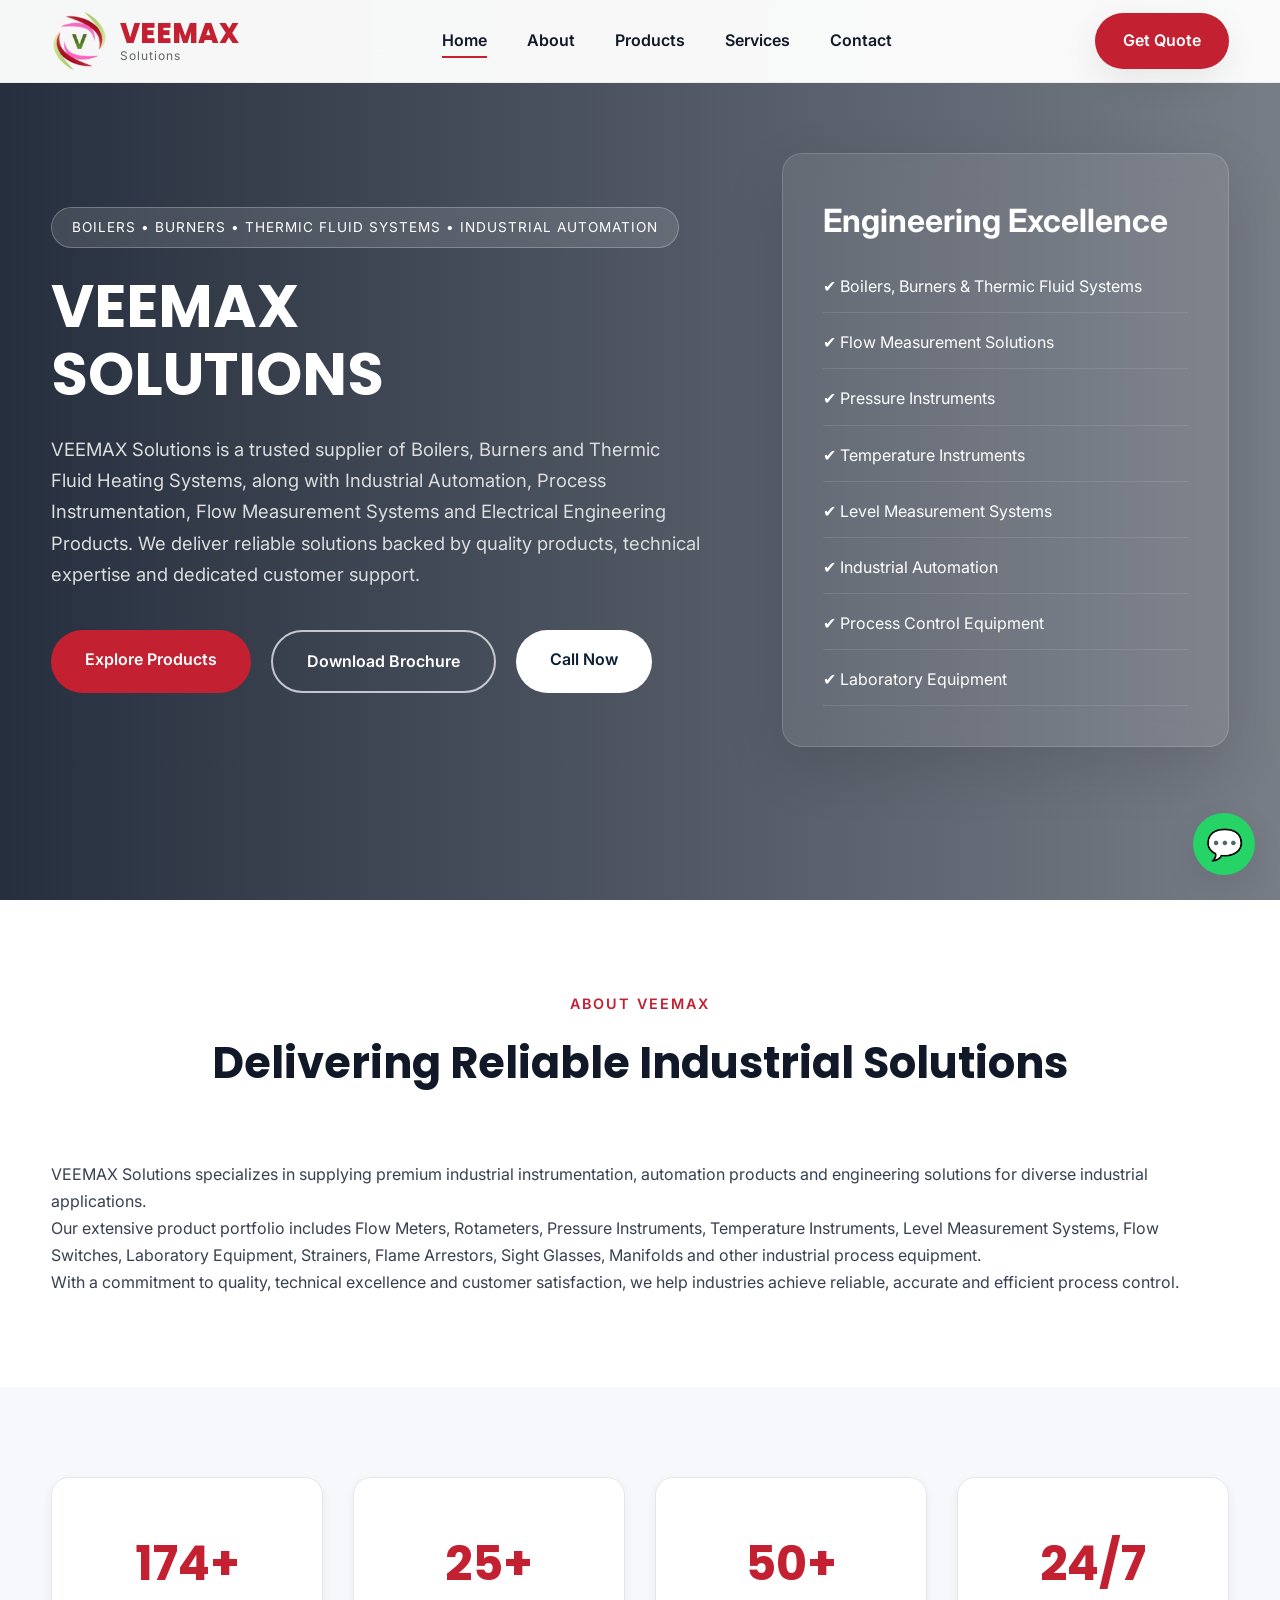
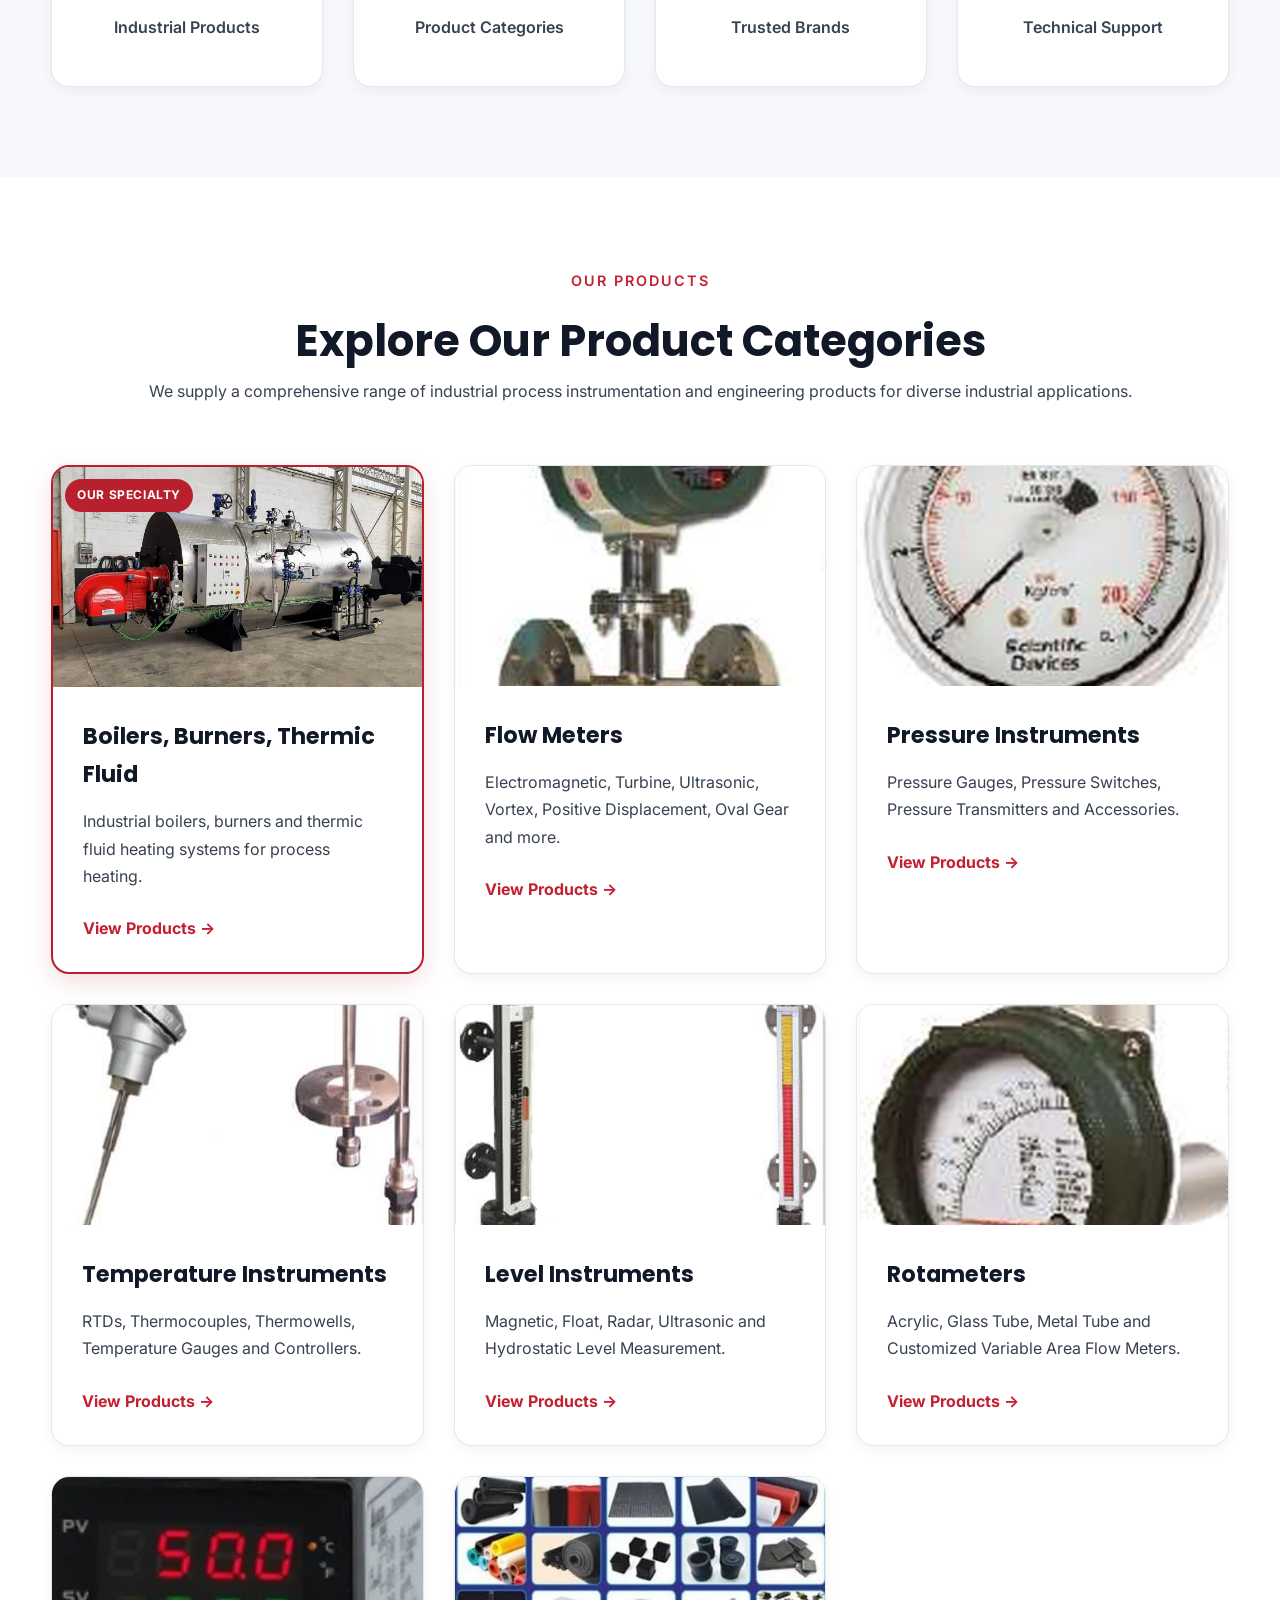
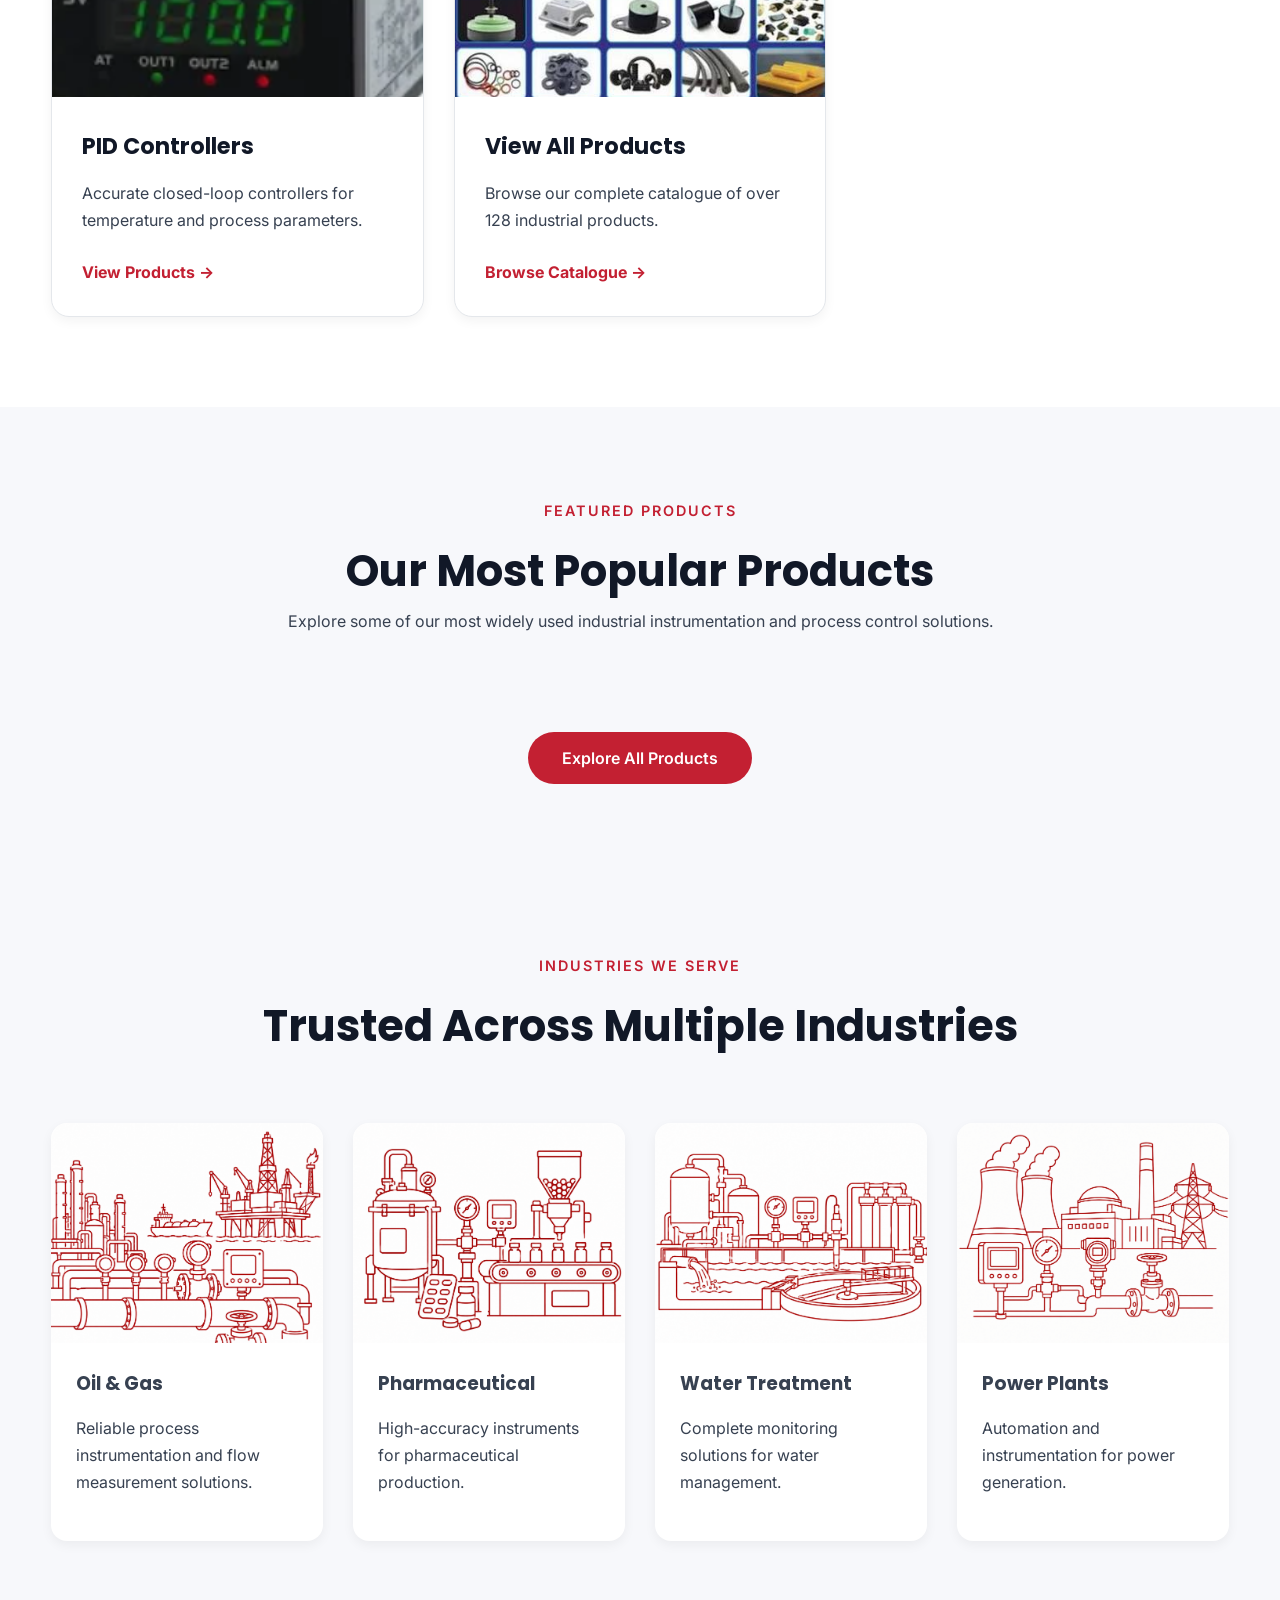
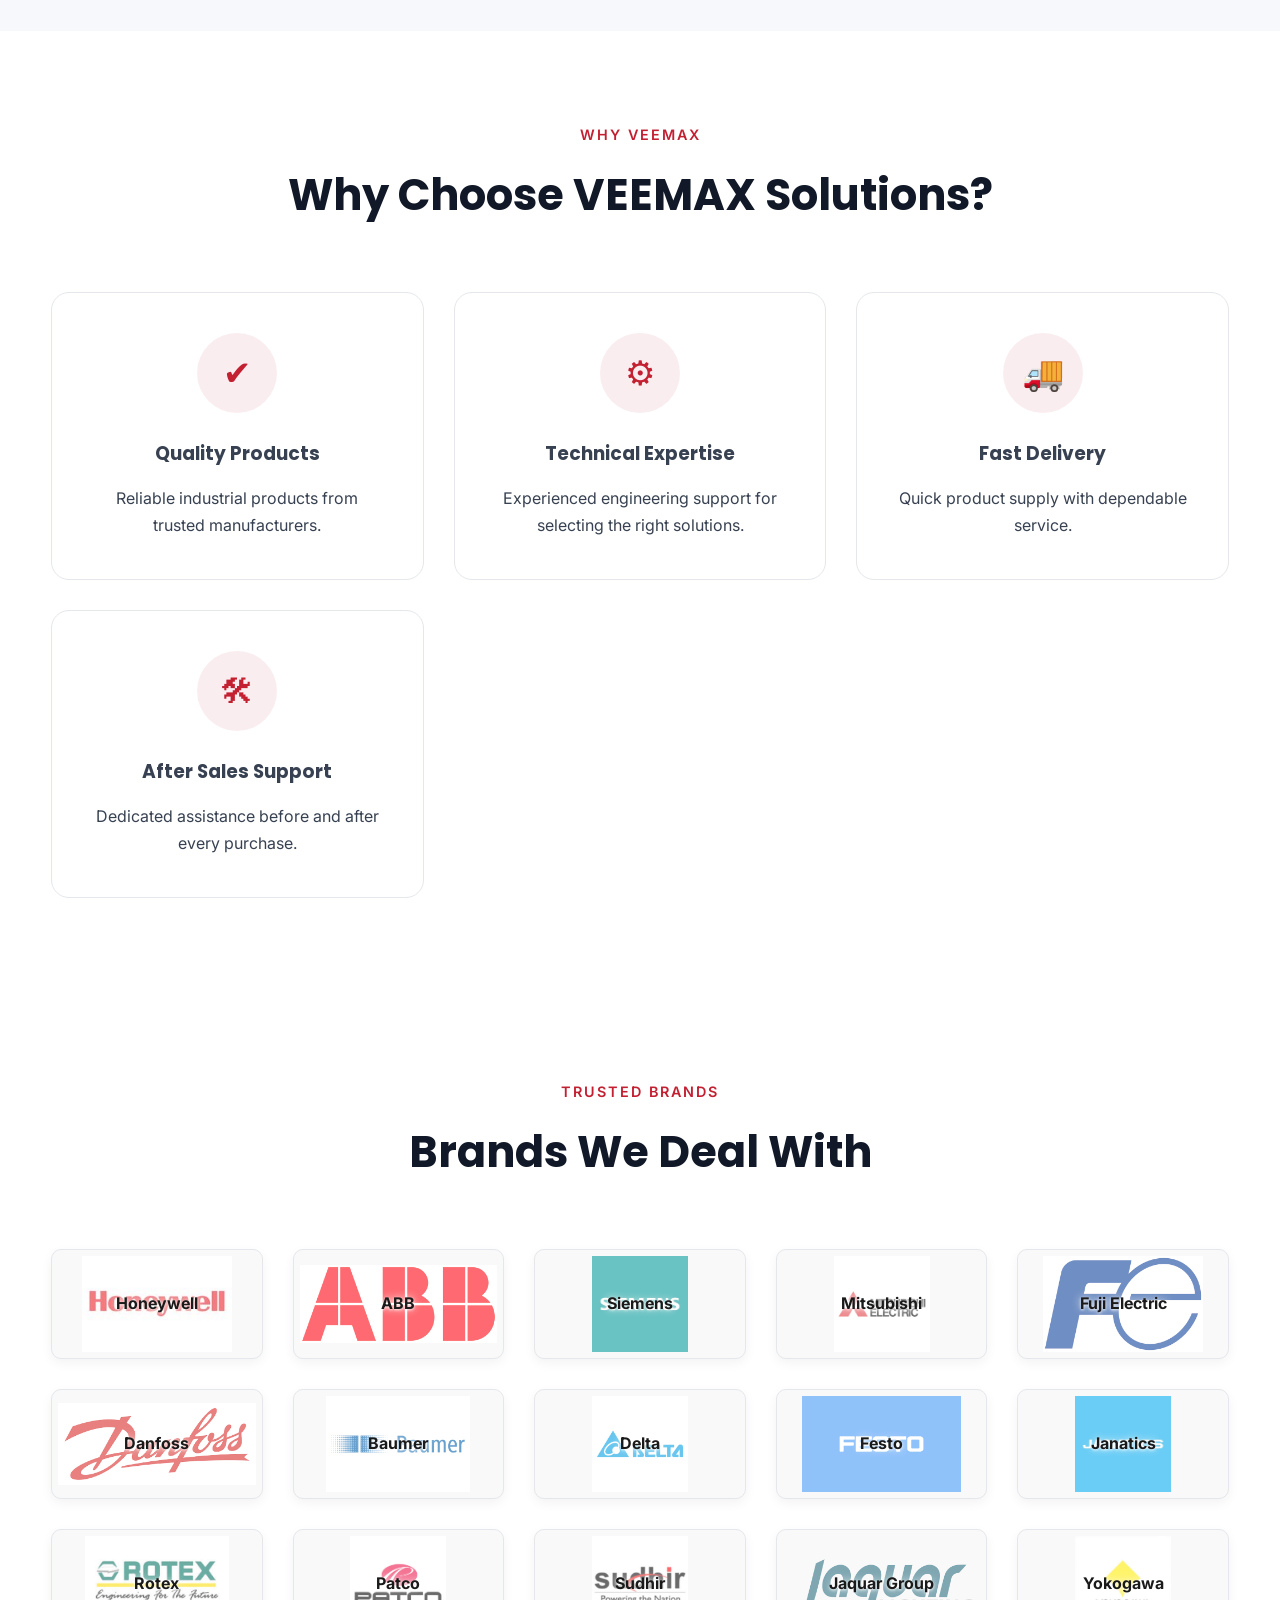
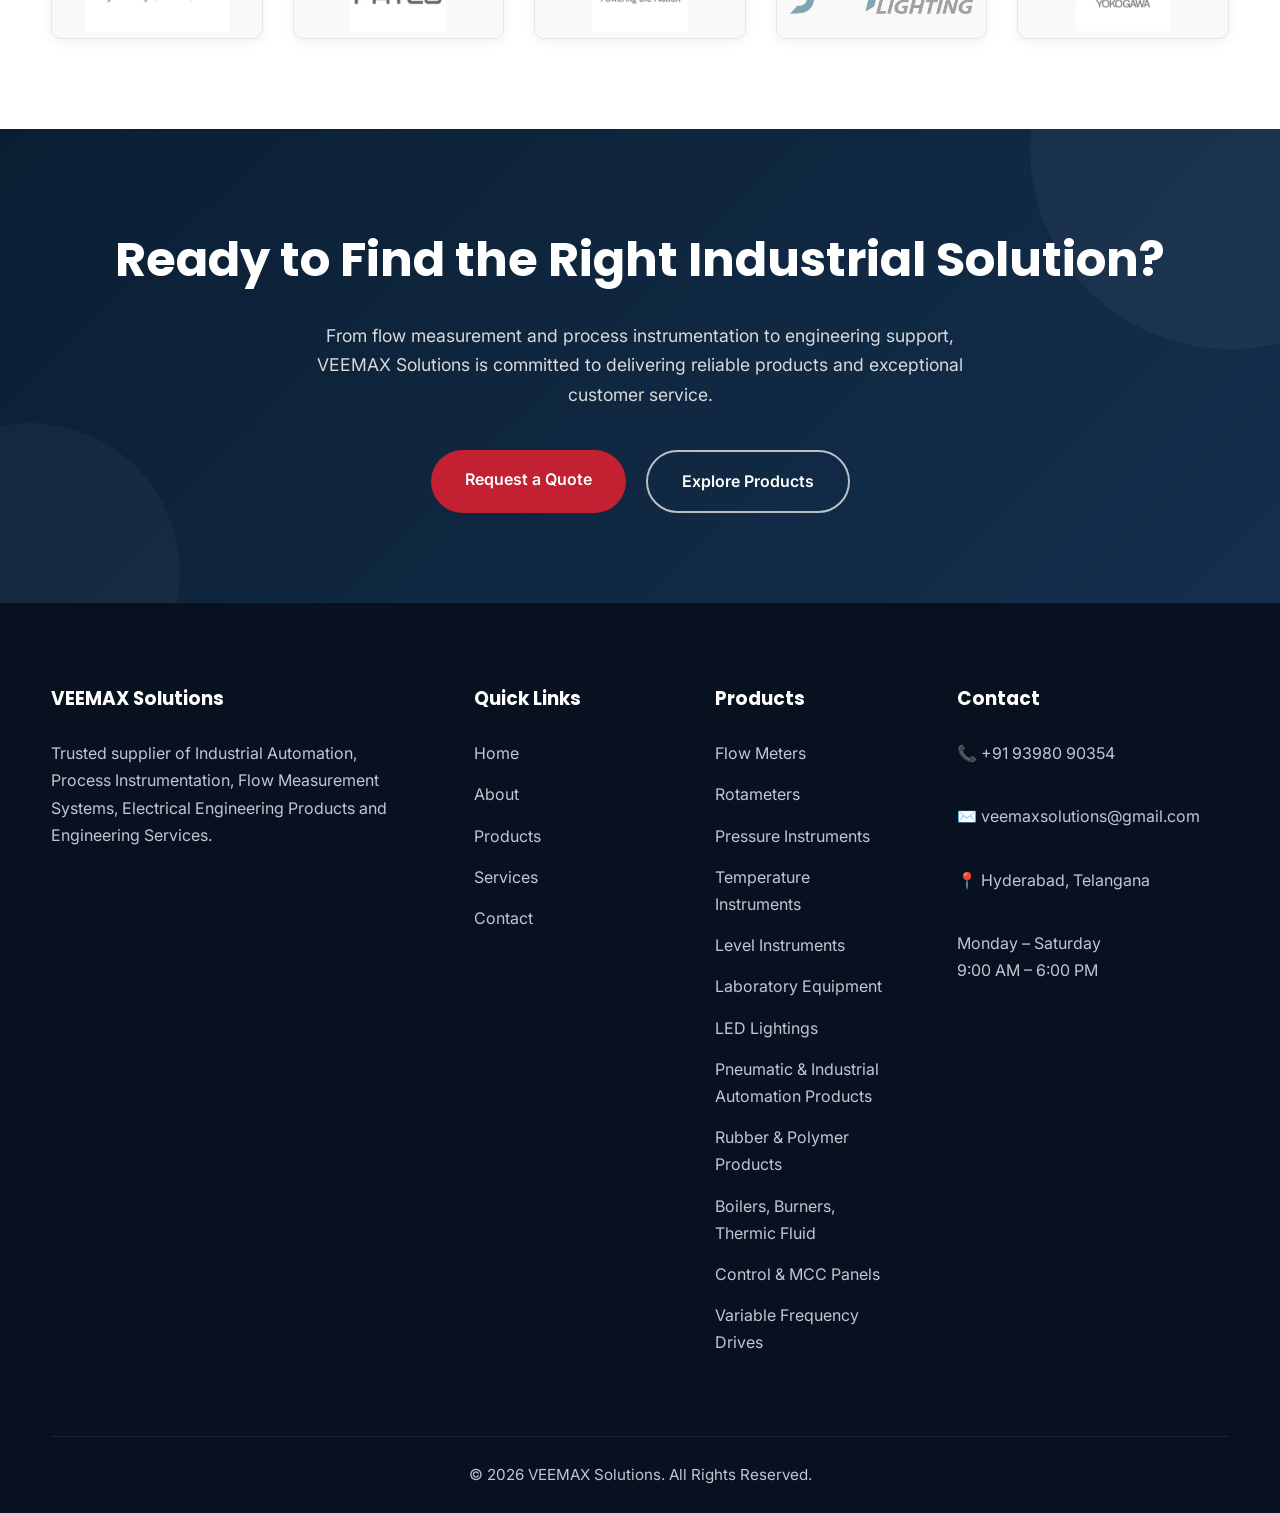
==== commit 1ab97255: "Update index.html" ====
--- a/index.html
+++ b/index.html
@@ -432,7 +432,7 @@
 
                 <div class="category-image">
 
-                    <img src="images/products/fuel flowmeter.png"
+                    <img src="images/products/battery operated turbine flowmeter with flow rate indicator & totalizer.png"
                         alt="Flow Meters">
 
                 </div>
@@ -496,7 +496,7 @@
 
                 <div class="category-image">
 
-                    <img src="images/products/temperature transmitter.png"
+                    <img src="images/products/temperature sensors (RTD &Thermocouple) & Thermowells.png"
                         alt="Temperature Instruments">
 
                 </div>
--- a/css/style.css
+++ b/css/style.css
@@ -0,0 +1,2634 @@
+/*==================================================
+VEEMAX SOLUTIONS
+Premium Industrial Website
+Author : ChatGPT
+Version : 1.0
+==================================================*/
+
+/*=========================
+GOOGLE FONTS
+=========================*/
+
+@import url('https://fonts.googleapis.com/css2?family=Inter:wght@300;400;500;600;700&family=Poppins:wght@500;600;700;800&display=swap');
+
+/*=========================
+CSS VARIABLES
+=========================*/
+
+:root{
+
+    --primary:#0B1F33;
+    --secondary:#C32032;
+    --accent:#E53935;
+
+    --white:#ffffff;
+    --light:#f7f8fb;
+    --border:#e4e7eb;
+    --text:#374151;
+    --heading:#111827;
+
+    --shadow-sm:
+        0 4px 12px rgba(0,0,0,.05);
+
+    --shadow:
+        0 12px 35px rgba(0,0,0,.08);
+
+    --shadow-lg:
+        0 20px 60px rgba(0,0,0,.12);
+
+    --radius:14px;
+
+    --transition:.35s ease;
+
+    --container:1320px;
+
+}
+
+/*=========================
+RESET
+=========================*/
+
+*{
+    margin:0;
+    padding:0;
+    box-sizing:border-box;
+}
+
+html{
+
+    scroll-behavior:smooth;
+
+}
+
+body{
+
+    font-family:'Inter',sans-serif;
+
+    background:#fff;
+
+    color:var(--text);
+
+    line-height:1.7;
+
+    overflow-x:hidden;
+
+}
+
+img{
+
+    width:100%;
+
+    display:block;
+
+}
+
+ul{
+
+    list-style:none;
+
+}
+
+a{
+
+    text-decoration:none;
+
+    color:inherit;
+
+}
+
+button{
+
+    border:none;
+
+    cursor:pointer;
+
+    font-family:inherit;
+
+}
+
+/*=========================
+GLOBAL
+=========================*/
+
+.container{
+
+    width:90%;
+
+    max-width:var(--container);
+
+    margin:auto;
+
+}
+
+section{
+
+    padding:90px 0;
+
+}
+
+.section-title{
+
+    text-align:center;
+
+    margin-bottom:60px;
+
+}
+
+.section-title span{
+
+    color:var(--secondary);
+
+    font-weight:600;
+
+    text-transform:uppercase;
+
+    letter-spacing:2px;
+
+    font-size:.9rem;
+
+}
+
+.section-title h2{
+
+    font-family:'Poppins',sans-serif;
+
+    color:var(--heading);
+
+    font-size:2.7rem;
+
+    margin-top:10px;
+
+}
+
+/*=========================
+LOADER
+=========================*/
+
+#loader{
+
+    position:fixed;
+
+    inset:0;
+
+    background:white;
+
+    display:flex;
+
+    flex-direction:column;
+
+    justify-content:center;
+
+    align-items:center;
+
+    z-index:99999;
+
+}
+
+.loader-circle{
+
+    width:70px;
+
+    height:70px;
+
+    border-radius:50%;
+
+    border:5px solid #ddd;
+
+    border-top:5px solid var(--secondary);
+
+    animation:spin 1s linear infinite;
+
+    margin-bottom:20px;
+
+}
+
+@keyframes spin{
+
+    to{
+
+        transform:rotate(360deg);
+
+    }
+
+}
+
+/*=========================
+HEADER
+=========================*/
+
+header{
+
+    position:fixed;
+
+    width:100%;
+
+    top:0;
+
+    left:0;
+
+    z-index:999;
+
+    background:rgba(255,255,255,.96);
+
+    backdrop-filter:blur(16px);
+
+    border-bottom:1px solid rgba(0,0,0,.05);
+
+    transition:.3s;
+
+}
+
+.navbar{
+
+    display:flex;
+
+    justify-content:space-between;
+
+    align-items:center;
+
+    height:82px;
+
+}
+
+.logo{
+
+    display:flex;
+
+    align-items:center;
+
+    gap:12px;
+
+}
+
+.logo img{
+
+    height:60px;
+
+    width:auto;
+    object-fit:contain;
+    flex-shrink:0;
+}
+
+.logo-text{
+
+    display:flex;
+
+    flex-direction: column;
+    justify-content:center;
+    line-height:1.1;
+
+}
+.logo span{
+
+    font-family:'Poppins',sans-serif;
+
+    color:var(--secondary);
+
+    font-size:1.7rem;
+
+    font-weight:800;
+    margin-bottom: 0%;
+
+}
+.logo small{
+
+    color:#666;
+
+    font-size:.75rem;
+
+    letter-spacing:1px;
+    margin-top: 0%;
+}
+
+
+
+/*=========================
+NAVIGATION
+=========================*/
+
+.nav-links{
+
+    display:flex;
+
+    gap:40px;
+
+}
+
+.nav-links a{
+
+    position:relative;
+
+    color:var(--heading);
+
+    font-weight:600;
+
+    transition:.3s;
+
+}
+
+.nav-links a:hover{
+
+    color:var(--secondary);
+
+}
+
+.nav-links a::after{
+
+    content:"";
+
+    position:absolute;
+
+    left:0;
+
+    bottom:-8px;
+
+    width:0;
+
+    height:2px;
+
+    background:var(--secondary);
+
+    transition:.3s;
+
+}
+
+.nav-links a:hover::after,
+
+.nav-links .active::after{
+
+    width:100%;
+
+}
+
+.quote-btn{
+
+    padding:14px 28px;
+
+    border-radius:50px;
+
+    background:var(--secondary);
+
+    color:white;
+
+    font-weight:600;
+
+    transition:.35s;
+
+    box-shadow:var(--shadow);
+
+}
+
+.quote-btn:hover{
+
+    transform:translateY(-3px);
+
+    background:#a41616;
+
+}
+
+.menu-toggle{
+
+    display:none;
+
+    font-size:30px;
+
+    cursor:pointer;
+
+}
+
+/*=========================
+HERO
+=========================*/
+
+.hero{
+
+    position:relative;
+
+    height:100vh;
+
+    display:flex;
+
+    align-items:center;
+
+    background:url("../images/hero/hero.jpg") center center/cover no-repeat;
+
+    overflow:hidden;
+
+}
+
+.overlay{
+
+    position:absolute;
+
+    inset:0;
+
+    background:linear-gradient(
+    90deg,
+    rgba(8,18,35,.88),
+    rgba(8,18,35,.55)
+    );
+
+}
+
+.hero-grid{
+
+    position:relative;
+
+    z-index:2;
+
+    display:grid;
+
+    grid-template-columns:1.2fr .8fr;
+
+    gap:60px;
+
+    align-items:center;
+
+}
+
+.hero-tag{
+
+    display:inline-block;
+
+    color:#fff;
+
+    background:rgba(255,255,255,.12);
+
+    border:1px solid rgba(255,255,255,.25);
+
+    padding:8px 20px;
+
+    border-radius:30px;
+
+    margin-bottom:25px;
+
+    font-size:.85rem;
+
+    letter-spacing:1px;
+
+}
+
+.hero h1{
+
+    color:white;
+
+    font-size:4rem;
+
+    line-height:1.15;
+
+    font-family:'Poppins',sans-serif;
+
+    margin-bottom:25px;
+
+}
+
+.hero p{
+
+    color:#ddd;
+
+    font-size:1.15rem;
+
+    max-width:650px;
+
+    margin-bottom:40px;
+
+}
+
+.hero-buttons{
+
+    display:flex;
+
+    flex-wrap:wrap;
+
+    gap:20px;
+
+}
+
+.btn{
+
+    padding:16px 34px;
+
+    border-radius:50px;
+
+    font-weight:600;
+
+    transition:.35s;
+
+}
+
+.btn-primary{
+
+    background:var(--secondary);
+
+    color:white;
+
+}
+
+.btn-primary:hover{
+
+    background:#a41414;
+
+    transform:translateY(-4px);
+
+}
+
+.btn-outline{
+
+    border:2px solid rgba(255,255,255,.7);
+
+    color:white;
+
+}
+
+.btn-outline:hover{
+
+    background:white;
+
+    color:var(--primary);
+
+}
+
+.btn-call{
+
+    background:white;
+
+    color:var(--primary);
+
+}
+
+.btn-call:hover{
+
+    transform:translateY(-4px);
+
+}
+
+/*=========================
+GLASS CARD
+=========================*/
+
+.glass-card{
+
+    backdrop-filter:blur(18px);
+
+    background:rgba(255,255,255,.08);
+
+    border:1px solid rgba(255,255,255,.15);
+
+    padding:40px;
+
+    border-radius:20px;
+
+    color:white;
+
+    box-shadow:var(--shadow-lg);
+
+}
+
+.glass-card h3{
+
+    font-size:2rem;
+
+    margin-bottom:25px;
+
+}
+
+.glass-card ul{
+
+    display:grid;
+
+    gap:16px;
+
+}
+
+.glass-card li{
+
+    padding-bottom:12px;
+
+    border-bottom:1px solid rgba(255,255,255,.1);
+
+}
+
+/*=========================
+BRANDS
+=========================*/
+
+.brands{
+
+    background:#fff;
+
+}
+
+.brand-grid{
+
+    display:grid;
+
+    grid-template-columns:
+    repeat(auto-fit,minmax(180px,1fr));
+
+    gap:30px;
+
+}
+
+.brand-card{
+
+    padding:35px;
+
+    border:1px solid var(--border);
+
+    border-radius:16px;
+
+    background:white;
+
+    text-align:center;
+
+    font-weight:700;
+
+    color:#555;
+
+    transition:.35s;
+
+    box-shadow:var(--shadow-sm);
+
+}
+
+.brand-card:hover{
+
+    transform:translateY(-8px);
+
+    color:var(--secondary);
+
+    box-shadow:var(--shadow);
+
+}
+
+/* =========================================
+   Brand cards — blurred logo image behind
+   the brand name, using a real <img> tag
+========================================= */
+
+.brand-card {
+    position: relative;
+    overflow: hidden;
+    display: flex;
+    align-items: center;
+    justify-content: center;
+    min-height: 110px;
+    padding: 20px;
+    text-align: center;
+    border-radius: 10px;
+    background-color: #f5f5f5;
+}
+
+.brand-card-logo {
+    position: absolute;
+    inset: 0;
+    width: 100%;
+    height: 100%;
+    object-fit: contain;
+    padding: 6px;
+    filter: blur(0.5px);
+    opacity: 0.9;
+    z-index: 0;
+}
+
+/* soft white wash so the name stays fully legible over the logo */
+.brand-card::after {
+    content: "";
+    position: absolute;
+    inset: 0;
+    background: rgba(255, 255, 255, 0.35);
+    z-index: 1;
+}
+
+.brand-card span {
+    position: relative;
+    z-index: 2;
+    font-weight: 700;
+    color: #1a1a1a;
+    text-shadow:
+        0 1px 3px rgba(255, 255, 255, 0.9),
+        0 0 8px rgba(255, 255, 255, 0.9);
+}
+
+.brand-card:hover .brand-card-logo {
+    opacity: 0.95;
+    filter: blur(1px);
+}
+
+.brand-card:hover {
+    transform: translateY(-8px);
+    box-shadow: var(--shadow);
+}
+/*==================================================
+STATISTICS
+==================================================*/
+
+.stats{
+
+    background:#f7f8fb;
+
+}
+
+.stats-grid{
+
+    display:grid;
+
+    grid-template-columns:repeat(4,1fr);
+
+    gap:30px;
+
+}
+
+.stat-box{
+
+    background:#fff;
+
+    padding:45px 30px;
+
+    border-radius:18px;
+
+    text-align:center;
+
+    box-shadow:var(--shadow-sm);
+
+    transition:var(--transition);
+
+    border:1px solid var(--border);
+
+}
+
+.stat-box:hover{
+
+    transform:translateY(-10px);
+
+    box-shadow:var(--shadow);
+
+}
+
+.stat-box h2{
+
+    font-size:3rem;
+
+    font-family:'Poppins',sans-serif;
+
+    color:var(--secondary);
+
+    margin-bottom:10px;
+
+}
+
+.stat-box p{
+
+    color:var(--text);
+
+    font-weight:600;
+
+}
+/*==================================================
+ABOUT PAGE
+==================================================*/
+
+.lead{
+    font-size:1.2rem;
+    color:#555;
+    margin-bottom:30px;
+}
+.page-hero{
+    padding:140px 0 70px;
+    background:var(--light);
+}
+
+.page-hero h1{
+    margin:15px 0;
+    font-size:3.2rem;
+    font-family:'Poppins',sans-serif;
+    color:var(--heading);
+}
+
+.page-hero p{
+    max-width:750px;
+    font-size:1.1rem;
+    color:var(--text);
+}
+.about-company{
+    background:#fff;
+    padding-top:60px;
+}
+
+.about-grid{
+
+    display:grid;
+    grid-template-columns:1.8fr 1fr;
+    gap:60px;
+    align-items:start;
+
+}
+
+.about-company p{
+
+    margin-bottom:20px;
+    color:var(--text);
+    font-size:1.05rem;
+
+}
+
+.about-company .glass-card{
+
+    background:#fff;
+    color:var(--text);
+
+    border:1px solid var(--border);
+
+    border-radius:18px;
+
+    padding:35px;
+
+    box-shadow:var(--shadow);
+
+    backdrop-filter:none;
+
+}
+
+.about-company .glass-card h3{
+
+    color:var(--heading);
+    font-size:1.5rem;
+    margin-bottom:25px;
+
+}
+
+.about-company .glass-card ul{
+
+    display:grid;
+    gap:16px;
+
+}
+
+.about-company .glass-card li{
+
+    border-bottom:1px solid var(--border);
+    padding-bottom:12px;
+
+}
+
+@media(max-width:992px){
+
+    .about-grid{
+
+        grid-template-columns:1fr;
+
+    }
+
+}
+/*==================================================
+PRODUCT CATEGORIES
+==================================================*/
+
+.categories{
+
+    background:#fff;
+
+}
+
+.category-grid{
+
+    display:grid;
+
+    grid-template-columns:repeat(auto-fit,minmax(280px,1fr));
+
+    gap:30px;
+
+}
+
+.category-card{
+
+    background:#fff;
+
+    border-radius:18px;
+
+    overflow:hidden;
+
+    border:1px solid var(--border);
+
+    transition:.4s;
+
+    box-shadow:var(--shadow-sm);
+
+}
+
+.category-card:hover{
+
+    transform:translateY(-10px);
+
+    box-shadow:var(--shadow-lg);
+
+}
+
+.category-image{
+
+    height:220px;
+
+    overflow:hidden;
+
+}
+
+.category-image img{
+
+    height:100%;
+
+    object-fit:cover;
+
+    transition:.6s;
+
+}
+
+.category-card:hover img{
+
+    transform:scale(1.08);
+
+}
+
+.category-content{
+
+    padding:30px;
+
+}
+
+.category-content h3{
+
+    font-family:'Poppins',sans-serif;
+
+    color:var(--heading);
+
+    margin-bottom:15px;
+
+    font-size:1.4rem;
+
+}
+
+.category-content p{
+
+    color:var(--text);
+
+    margin-bottom:25px;
+
+}
+
+.category-content a{
+
+    color:var(--secondary);
+
+    font-weight:700;
+
+}
+
+/* "Our Specialty" badge — Boilers, Burners, Thermic Fluid card */
+
+.category-card-featured {
+    border: 2px solid #b8202e;
+    box-shadow: 0 8px 24px rgba(184, 32, 46, 0.15);
+}
+
+.category-card-featured .category-image {
+    position: relative;
+}
+
+.category-badge {
+    position: absolute;
+    top: 12px;
+    left: 12px;
+    z-index: 2;
+    background: #b8202e;
+    color: #fff;
+    font-size: 0.75rem;
+    font-weight: 700;
+    letter-spacing: 0.05em;
+    text-transform: uppercase;
+    padding: 6px 12px;
+    border-radius: 20px;
+}
+
+/*==================================================
+INDUSTRIES
+==================================================*/
+
+.industries{
+
+    background:var(--light);
+
+}
+
+.industry-grid{
+
+    display:grid;
+
+    grid-template-columns:repeat(auto-fit,minmax(250px,1fr));
+
+    gap:30px;
+
+}
+
+.industry-card{
+
+    background:#fff;
+
+    border-radius:16px;
+
+    overflow:hidden;
+
+    transition:.4s;
+
+    box-shadow:var(--shadow-sm);
+
+}
+
+.industry-card:hover{
+
+    transform:translateY(-8px);
+
+    box-shadow:var(--shadow);
+
+}
+
+.industry-card img{
+
+    height:220px;
+
+    object-fit:cover;
+
+}
+
+.industry-content{
+
+    padding:25px;
+
+}
+
+.industry-content h3{
+
+    margin-bottom:15px;
+
+    font-family:'Poppins',sans-serif;
+
+}
+
+.industry-content p{
+
+    margin-bottom:20px;
+
+}
+
+.industry-content a{
+
+    color:var(--secondary);
+
+    font-weight:700;
+
+}
+
+/*==================================================
+WHY CHOOSE US
+==================================================*/
+
+.features{
+
+    background:#fff;
+
+}
+
+.feature-grid{
+
+    display:grid;
+
+    grid-template-columns:repeat(auto-fit,minmax(280px,1fr));
+
+    gap:30px;
+
+}
+
+.feature-card{
+
+    padding:40px;
+
+    border-radius:18px;
+
+    border:1px solid var(--border);
+
+    text-align:center;
+
+    transition:.35s;
+
+    background:#fff;
+
+}
+
+.feature-card:hover{
+
+    transform:translateY(-10px);
+
+    box-shadow:var(--shadow);
+
+}
+
+.feature-icon{
+
+    width:80px;
+
+    height:80px;
+
+    margin:auto;
+
+    border-radius:50%;
+
+    display:flex;
+
+    align-items:center;
+
+    justify-content:center;
+
+    background:rgba(195,32,50,.08);
+
+    color:var(--secondary);
+
+    font-size:34px;
+
+    margin-bottom:25px;
+
+}
+
+.feature-card h3{
+
+    margin-bottom:15px;
+
+    font-family:'Poppins',sans-serif;
+
+}
+
+.feature-card p{
+
+    color:var(--text);
+
+}
+/*==================================================
+FEATURED PRODUCTS
+==================================================*/
+
+.products{
+
+    background:#f7f8fb;
+
+}
+
+.product-grid{
+
+    display:grid;
+
+    grid-template-columns:repeat(auto-fit,minmax(320px,1fr));
+
+    gap:35px;
+
+}
+
+.product-card{
+
+    background:#fff;
+
+    border-radius:18px;
+
+    overflow:hidden;
+
+    transition:.4s;
+
+    border:1px solid var(--border);
+
+    box-shadow:var(--shadow-sm);
+
+}
+
+.product-card:hover{
+
+    transform:translateY(-10px);
+
+    box-shadow:var(--shadow-lg);
+
+}
+
+.product-image{
+
+    height:260px;
+
+    overflow:hidden;
+
+}
+
+.product-image img{
+
+    width:100%;
+
+    height:100%;
+
+    object-fit:cover;
+
+    transition:.6s;
+
+}
+
+.product-card:hover img{
+
+    transform:scale(1.08);
+
+}
+
+.product-content{
+
+    padding:30px;
+
+}
+
+.product-content h3{
+
+    font-family:'Poppins',sans-serif;
+
+    margin-bottom:15px;
+
+}
+
+.product-content p{
+
+    margin-bottom:25px;
+
+    color:var(--text);
+
+}
+
+.product-actions{
+
+    display:flex;
+
+    gap:15px;
+
+    flex-wrap:wrap;
+
+}
+
+.product-btn{
+
+    padding:12px 22px;
+
+    border-radius:40px;
+
+    background:var(--secondary);
+
+    color:#fff;
+
+    transition:.3s;
+
+    font-size:.9rem;
+
+}
+
+.product-btn:hover{
+
+    background:#9f1717;
+
+}
+
+.secondary-btn{
+
+    background:#eef2f7;
+
+    color:var(--heading);
+
+}
+
+.secondary-btn:hover{
+
+    background:#dde4ed;
+
+}
+/*==================================================
+TESTIMONIALS
+==================================================*/
+
+.testimonials{
+
+    background:#fff;
+
+}
+
+.testimonial-grid{
+
+    display:grid;
+
+    grid-template-columns:repeat(auto-fit,minmax(360px,1fr));
+
+    gap:35px;
+
+}
+
+.testimonial{
+
+    padding:40px;
+
+    border-radius:18px;
+
+    border:1px solid var(--border);
+
+    background:#fff;
+
+    box-shadow:var(--shadow-sm);
+
+    transition:.35s;
+
+}
+
+.testimonial:hover{
+
+    transform:translateY(-8px);
+
+    box-shadow:var(--shadow);
+
+}
+
+.quote{
+
+    font-size:4rem;
+
+    color:rgba(195,32,50,.15);
+
+    line-height:1;
+
+}
+
+.testimonial p{
+
+    margin:20px 0;
+
+}
+
+.client{
+
+    display:flex;
+
+    align-items:center;
+
+    gap:15px;
+
+}
+
+.client img{
+
+    width:60px;
+
+    height:60px;
+
+    border-radius:50%;
+
+    object-fit:cover;
+
+}
+
+.client h4{
+
+    font-family:'Poppins',sans-serif;
+
+}
+
+.client span{
+
+    font-size:.9rem;
+
+    color:#777;
+
+}
+/*==================================================
+CALL TO ACTION
+==================================================*/
+
+.cta{
+
+    background:linear-gradient(
+        135deg,
+        var(--primary),
+        #142f4d
+    );
+
+    color:#fff;
+
+    text-align:center;
+
+    position:relative;
+
+    overflow:hidden;
+
+}
+
+.cta::before{
+
+    content:"";
+
+    position:absolute;
+
+    width:400px;
+    height:400px;
+
+    background:rgba(255,255,255,.04);
+
+    border-radius:50%;
+
+    top:-180px;
+    right:-150px;
+
+}
+
+.cta::after{
+
+    content:"";
+
+    position:absolute;
+
+    width:300px;
+    height:300px;
+
+    background:rgba(255,255,255,.03);
+
+    border-radius:50%;
+
+    left:-120px;
+    bottom:-120px;
+
+}
+
+.cta .container{
+
+    position:relative;
+    z-index:2;
+
+}
+
+.cta h2{
+
+    font-size:3rem;
+
+    font-family:'Poppins',sans-serif;
+
+    margin-bottom:20px;
+
+}
+
+.cta p{
+
+    max-width:700px;
+
+    margin:0 auto 40px;
+
+    color:#d9d9d9;
+
+    font-size:1.1rem;
+
+}
+
+.cta-buttons{
+
+    display:flex;
+
+    justify-content:center;
+
+    gap:20px;
+
+    flex-wrap:wrap;
+
+}
+/*==================================================
+FOOTER
+==================================================*/
+
+footer{
+
+    background:#07111f;
+
+    color:#bfc7d4;
+
+}
+
+.footer-top{
+
+    display:grid;
+
+    grid-template-columns:
+        2fr
+        1fr
+        1fr
+        1.5fr;
+
+    gap:60px;
+
+    padding:80px 0;
+
+}
+
+.footer-column h3{
+
+    color:#fff;
+
+    margin-bottom:25px;
+
+    font-family:'Poppins',sans-serif;
+
+}
+
+.footer-column p{
+
+    margin-bottom:18px;
+
+}
+
+.footer-column ul{
+
+    display:grid;
+
+    gap:14px;
+
+}
+
+.footer-column ul li a{
+
+    transition:.3s;
+
+}
+
+.footer-column ul li a:hover{
+
+    color:white;
+
+    padding-left:8px;
+
+}
+
+.footer-contact{
+
+    display:grid;
+
+    gap:18px;
+
+}
+
+.footer-bottom{
+
+    border-top:1px solid rgba(255,255,255,.08);
+
+    padding:25px 0;
+
+    text-align:center;
+
+    font-size:.95rem;
+
+}
+/*==================================================
+CONTACT
+==================================================*/
+
+.contact-grid{
+
+    display:grid;
+
+    grid-template-columns:
+        1fr
+        1fr;
+
+    gap:50px;
+
+}
+
+.contact-card{
+
+    background:white;
+
+    padding:35px;
+
+    border-radius:18px;
+
+    box-shadow:var(--shadow-sm);
+
+    border:1px solid var(--border);
+
+}
+
+.contact-info{
+
+    display:grid;
+
+    gap:22px;
+
+}
+
+.info-item{
+
+    display:flex;
+
+    align-items:flex-start;
+
+    gap:20px;
+
+}
+
+.info-icon{
+
+    width:60px;
+
+    height:60px;
+
+    border-radius:50%;
+
+    background:#f3f4f6;
+
+    display:flex;
+
+    justify-content:center;
+
+    align-items:center;
+
+    color:var(--secondary);
+
+    font-size:24px;
+
+}
+
+.info-content h4{
+
+    margin-bottom:6px;
+
+    color:var(--heading);
+
+}
+/*==================================================
+FORMS
+==================================================*/
+
+form{
+
+    display:grid;
+
+    gap:22px;
+
+}
+
+input,
+textarea,
+select{
+
+    width:100%;
+
+    padding:16px 20px;
+
+    border:1px solid var(--border);
+
+    border-radius:12px;
+
+    font-size:15px;
+
+    font-family:inherit;
+
+    transition:.3s;
+
+    background:white;
+
+}
+
+textarea{
+
+    min-height:170px;
+
+    resize:vertical;
+
+}
+
+input:focus,
+textarea:focus,
+select:focus{
+
+    outline:none;
+
+    border-color:var(--secondary);
+
+    box-shadow:0 0 0 4px rgba(195,32,50,.08);
+
+}
+/*==================================================
+FLOATING BUTTONS
+==================================================*/
+
+.whatsapp-btn{
+
+    position:fixed;
+
+    right:25px;
+
+    bottom:25px;
+
+    width:62px;
+
+    height:62px;
+
+    border-radius:50%;
+
+    background:#25D366;
+
+    color:white;
+
+    display:flex;
+
+    justify-content:center;
+
+    align-items:center;
+
+    font-size:30px;
+
+    z-index:999;
+
+    box-shadow:var(--shadow);
+
+    transition:.3s;
+
+}
+
+.whatsapp-btn:hover{
+
+    transform:scale(1.1);
+
+}
+
+.back-top{
+
+    position:fixed;
+
+    right:25px;
+
+    bottom:105px;
+
+    width:55px;
+
+    height:55px;
+
+    border-radius:50%;
+
+    background:var(--secondary);
+
+    color:white;
+
+    display:flex;
+
+    justify-content:center;
+
+    align-items:center;
+
+    cursor:pointer;
+
+    opacity:0;
+
+    visibility:hidden;
+
+    transition:.3s;
+
+    box-shadow:var(--shadow);
+
+}
+
+.back-top.active{
+
+    opacity:1;
+
+    visibility:visible;
+
+}
+/*==================================================
+CONTACT PAGE
+==================================================*/
+
+/* Contact Section */
+
+.contact-section{
+    background:#fff;
+}
+
+.contact-section .glass-card{
+    background:#fff;
+    color:var(--text);
+    border:1px solid var(--border);
+    backdrop-filter:none;
+    box-shadow:var(--shadow);
+    align-self:start;
+    transition:.35s;
+}
+
+.contact-section .glass-card:hover{
+    transform:translateY(-5px);
+    box-shadow:var(--shadow-lg);
+}
+
+.contact-section .glass-card h2,
+.contact-section .glass-card h3{
+    color:var(--heading);
+}
+
+.contact-section hr{
+    margin:25px 0;
+    border:none;
+    border-top:1px solid var(--border);
+}
+.contact-section .glass-card h3{
+    margin-top:28px;
+    margin-bottom:10px;
+    color:var(--heading);
+}
+
+.contact-section .glass-card p{
+    margin-bottom:12px;
+}
+
+.contact-section .glass-card .btn{
+    margin-top:20px;
+}
+
+.contact-section .btn{
+    width:100%;
+    justify-content:center;
+}
+/*==================================================
+LOCATION SECTION
+==================================================*/
+
+.location-section{
+    background:var(--light);
+}
+.location-section hr{
+
+    border:none;
+
+    border-top:1px solid var(--border);
+
+    margin:25px 0;
+
+}
+.location-section .glass-card{
+    background:#fff;
+    color:var(--text);
+    border:1px solid var(--border);
+    backdrop-filter:none;
+    box-shadow:var(--shadow);
+}
+
+.location-section .glass-card h3{
+    color:var(--heading);
+}
+
+.location-section .glass-card p{
+    color:var(--text);
+}
+
+.location-section .glass-card strong{
+    color:var(--heading);
+}
+.location-section .btn-outline{
+
+    border:2px solid var(--secondary);
+
+    color:var(--secondary);
+
+}
+
+.location-section .btn-outline:hover{
+
+    background:var(--secondary);
+
+    color:#fff;
+
+}
+.map-container{
+    overflow:hidden;
+    border-radius:18px;
+    border:1px solid var(--border);
+    box-shadow:var(--shadow);
+}
+
+.map-container iframe{
+    display:block;
+    width:100%;
+    height:420px;
+}
+.office-info{
+    margin:30px 0;
+}
+
+.office-item{
+    display:flex;
+    align-items:flex-start;
+    gap:18px;
+    margin-bottom:24px;
+}
+
+.office-icon{
+    width:52px;
+    height:52px;
+    border-radius:50%;
+    background:rgba(195,32,50,.08);
+    color:var(--secondary);
+    display:flex;
+    align-items:center;
+    justify-content:center;
+    font-size:22px;
+    flex-shrink:0;
+}
+
+.office-item h4{
+    color:var(--heading);
+    margin-bottom:5px;
+    font-size:1rem;
+}
+
+.office-item p{
+    margin:0;
+    color:var(--text);
+}
+/*==================================================
+FAQ
+==================================================*/
+
+.faq-section{
+    background:#fff;
+}
+
+.faq-list{
+    display:grid;
+    gap:25px;
+}
+
+.faq-list .glass-card{
+    background:#fff;
+    color:var(--text);
+    border:1px solid var(--border);
+    backdrop-filter:none;
+    box-shadow:var(--shadow-sm);
+    transition:.35s;
+}
+
+.faq-list .glass-card:hover{
+    transform:translateY(-6px);
+    box-shadow:var(--shadow);
+}
+
+.faq-list h3{
+    color:var(--heading);
+    font-size:1.2rem;
+    margin-bottom:15px;
+}
+
+/*==================================================
+LEFT SECTION TITLE
+==================================================*/
+
+.section-title-left{
+    text-align:left;
+    margin-bottom:35px;
+}
+
+.section-title-left h2{
+    margin-top:10px;
+}
+
+.section-title-left p{
+    margin-top:15px;
+}
+
+/*==================================================
+CONTACT FORM
+==================================================*/
+
+.contact-form{
+    display:grid;
+    gap:20px;
+}
+
+.contact-form button{
+    justify-self:flex-start;
+}
+
+/*==================================================
+RESPONSIVE (in-page, section-specific)
+==================================================*/
+
+@media(max-width:992px){
+
+    .map-container iframe{
+        height:350px;
+    }
+
+}
+
+@media(max-width:768px){
+
+    .section-title-left{
+        text-align:center;
+    }
+
+    .contact-form button{
+        width:100%;
+    }
+
+    .map-container iframe{
+        height:300px;
+    }
+
+}
+/*==================================================
+SCROLL ANIMATIONS
+==================================================*/
+
+.fade-up{
+
+    opacity:0;
+
+    transform:translateY(60px);
+
+    transition:.8s ease;
+
+}
+
+.fade-left{
+
+    opacity:0;
+
+    transform:translateX(-60px);
+
+    transition:.8s ease;
+
+}
+
+.fade-right{
+
+    opacity:0;
+
+    transform:translateX(60px);
+
+    transition:.8s ease;
+
+}
+
+.show{
+
+    opacity:1;
+
+    transform:translate(0);
+
+}
+/*==================================================
+UTILITY CLASSES
+==================================================*/
+
+.text-center{
+
+    text-align:center;
+
+}
+
+.mt-1{margin-top:10px;}
+.mt-2{margin-top:20px;}
+.mt-3{margin-top:30px;}
+.mt-4{margin-top:40px;}
+.mt-5{margin-top:50px;}
+
+.mb-1{margin-bottom:10px;}
+.mb-2{margin-bottom:20px;}
+.mb-3{margin-bottom:30px;}
+.mb-4{margin-bottom:40px;}
+.mb-5{margin-bottom:50px;}
+
+.py{
+
+    padding:90px 0;
+
+}
+
+.hidden{
+
+    display:none;
+
+}
+/*==================================================
+EXTRAS
+==================================================*/
+
+::selection{
+
+    background:var(--secondary);
+
+    color:white;
+
+}
+
+::-webkit-scrollbar{
+
+    width:10px;
+
+}
+
+::-webkit-scrollbar-track{
+
+    background:#f3f4f6;
+
+}
+
+::-webkit-scrollbar-thumb{
+
+    background:var(--secondary);
+
+    border-radius:10px;
+
+}
+/* Ripple */
+
+.btn{
+
+position:relative;
+
+overflow:hidden;
+
+}
+
+.ripple{
+
+position:absolute;
+
+border-radius:50%;
+
+background:rgba(255,255,255,.35);
+
+transform:scale(0);
+
+animation:ripple .6s linear;
+
+pointer-events:none;
+
+}
+
+@keyframes ripple{
+
+to{
+
+transform:scale(4);
+
+opacity:0;
+
+}
+
+}
+
+/* Sticky Header */
+
+header.sticky{
+
+box-shadow:0 12px 35px rgba(0,0,0,.08);
+
+}
+
+
+img{
+
+opacity:1;
+
+transform:none;
+
+}
+
+/*==================================================
+PRODUCTS PAGE
+==================================================*/
+
+.products-page{
+    padding:60px 0;
+}
+
+/*=========================
+Toolbar
+=========================*/
+
+.products-toolbar{
+    display:flex;
+    justify-content:space-between;
+    align-items:center;
+    gap:20px;
+    margin-bottom:30px;
+    flex-wrap:wrap;
+}
+
+.search-box{
+    flex:1;
+}
+
+.search-box input{
+    width:100%;
+    max-width:420px;
+    padding:14px 20px;
+    border:1px solid #ddd;
+    border-radius:10px;
+    font-size:16px;
+    outline:none;
+    transition:.3s;
+}
+
+.search-box input:focus{
+    border-color:#0056b3;
+    box-shadow:0 0 0 3px rgba(0,86,179,.15);
+}
+
+#productCount{
+    font-weight:600;
+    color:#555;
+}
+
+/*=========================
+Category Buttons
+=========================*/
+
+.category-filters{
+    display:flex;
+    flex-wrap:wrap;
+    gap:12px;
+    margin-bottom:40px;
+}
+
+.category-btn{
+
+    background:#fff;
+
+    border:1px solid #d9d9d9;
+
+    border-radius:30px;
+
+    padding:10px 22px;
+
+    cursor:pointer;
+
+    transition:.3s;
+
+    font-size:15px;
+
+    font-weight:500;
+
+}
+
+.category-btn:hover{
+
+    background:#0056b3;
+
+    color:#fff;
+
+    border-color:#0056b3;
+
+}
+
+.category-btn.active{
+
+    background:#0056b3;
+
+    color:#fff;
+
+    border-color:#0056b3;
+
+}
+
+/*=========================
+Products Grid
+=========================*/
+
+.products-grid{
+
+    display:grid;
+
+    grid-template-columns:repeat(auto-fit,minmax(270px,1fr));
+
+    gap:30px;
+
+}
+
+/*=========================
+Card
+=========================*/
+
+.product-card{
+
+    background:#fff;
+
+    border-radius:15px;
+
+    overflow:hidden;
+
+    box-shadow:0 8px 25px rgba(0,0,0,.08);
+
+    transition:.35s;
+
+    display:flex;
+
+    flex-direction:column;
+
+}
+
+.product-card:hover{
+
+    transform:translateY(-8px);
+
+    box-shadow:0 18px 35px rgba(0,0,0,.15);
+
+}
+
+.product-image{
+
+    height:230px;
+
+    display:flex;
+
+    align-items:center;
+
+    justify-content:center;
+
+    background:#f7f8fa;
+
+    overflow:hidden;
+
+}
+
+.product-image img{
+
+    width:100%;
+
+    height:100%;
+
+    object-fit:contain;
+
+    padding:18px;
+
+}
+
+.product-content{
+
+    padding:22px;
+
+}
+
+.product-category{
+
+    display:inline-block;
+
+    background:#eef5ff;
+
+    color:#0056b3;
+
+    padding:5px 12px;
+
+    border-radius:20px;
+
+    font-size:13px;
+
+    margin-bottom:15px;
+
+    font-weight:600;
+
+}
+
+/* Featured Tag */
+
+.featured-tag{
+
+    display:inline-block;
+
+    margin-top:10px;
+
+    margin-bottom:15px;
+
+    padding:6px 14px;
+
+    border-radius:20px;
+
+    background:#fff4d6;
+
+    color:#b8860b;
+
+    font-size:13px;
+
+    font-weight:600;
+
+}
+
+.product-content h3{
+
+    font-size:20px;
+
+    line-height:1.4;
+
+    margin-bottom:25px;
+
+    min-height:56px;
+
+}
+
+/*=========================
+Buttons
+=========================*/
+
+.product-btn{
+
+    display:inline-block;
+
+    width:100%;
+
+    text-align:center;
+
+    padding:12px;
+
+    border:none;
+
+    border-radius:8px;
+
+    background:#0056b3;
+
+    color:#fff;
+
+    cursor:pointer;
+
+    transition:.3s;
+
+    font-size:15px;
+
+    text-decoration:none;
+
+}
+
+.product-btn:hover{
+
+    background:#003d80;
+
+}
+
+/*=========================
+No Products
+=========================*/
+
+.no-products{
+
+    grid-column:1/-1;
+
+    text-align:center;
+
+    padding:80px 20px;
+
+}
+
+.no-products h2{
+
+    color:#888;
+
+}
+
+/*=========================
+Modal
+=========================*/
+
+.product-modal{
+
+    position:fixed;
+
+    inset:0;
+
+    background:rgba(0,0,0,.65);
+
+    display:none;
+
+    justify-content:center;
+
+    align-items:center;
+
+    z-index:9999;
+
+    padding:25px;
+
+}
+
+.product-modal.show{
+
+    display:flex;
+
+}
+
+.modal-content{
+
+    background:#fff;
+
+    max-width:700px;
+
+    width:100%;
+
+    border-radius:15px;
+
+    padding:35px;
+
+    position:relative;
+
+    animation:popup .25s ease;
+
+}
+
+@keyframes popup{
+
+    from{
+
+        opacity:0;
+
+        transform:scale(.92);
+
+    }
+
+    to{
+
+        opacity:1;
+
+        transform:scale(1);
+
+    }
+
+}
+
+.close-modal{
+
+    position:absolute;
+
+    top:15px;
+
+    right:18px;
+
+    border:none;
+
+    background:none;
+
+    font-size:32px;
+
+    cursor:pointer;
+
+}
+
+.modal-content img{
+
+    width:100%;
+
+    max-height:380px;
+
+    object-fit:contain;
+
+    margin-bottom:25px;
+
+}
+
+.modal-content h2{
+
+    margin-bottom:15px;
+
+}
+
+.modal-content p{
+
+    margin-bottom:20px;
+
+}
+
+/*=========================
+Responsive
+=========================*/
+
+@media(max-width:768px){
+
+.products-toolbar{
+
+    flex-direction:column;
+
+    align-items:stretch;
+
+}
+
+.search-box input{
+
+    max-width:100%;
+
+}
+
+.products-grid{
+
+    grid-template-columns:1fr;
+
+}
+
+.modal-content{
+
+    padding:25px;
+
+}
+
+}
--- a/css/responsive.css
+++ b/css/responsive.css
@@ -0,0 +1,489 @@
+/*=========================================
+LARGE DESKTOP
+=========================================*/
+
+@media (max-width:1400px){
+
+.container{
+
+    width:92%;
+
+}
+
+.hero h1{
+
+    font-size:3.7rem;
+
+}
+
+}
+
+/*=========================================
+LAPTOP
+=========================================*/
+
+@media (max-width:1200px){
+
+.hero-grid{
+
+    grid-template-columns:1fr;
+
+    gap:50px;
+
+}
+
+.hero{
+
+    height:auto;
+
+    padding:170px 0 120px;
+
+}
+
+.hero-card{
+
+    max-width:600px;
+
+}
+
+.stats-grid{
+
+    grid-template-columns:repeat(2,1fr);
+
+}
+
+.footer-top{
+
+    grid-template-columns:
+    repeat(2,1fr);
+
+    gap:50px;
+
+}
+
+.contact-grid{
+
+    grid-template-columns:1fr;
+
+}
+
+}
+/*=========================================
+TABLET (992px)
+=========================================*/
+
+@media (max-width:992px){
+
+.section-title h2{
+
+    font-size:2.2rem;
+
+}
+
+.hero h1{
+
+    font-size:3rem;
+
+}
+
+.hero p{
+
+    font-size:1rem;
+
+}
+
+.nav-links{
+
+    position:fixed;
+
+    top:82px;
+
+    right:-100%;
+
+    width:300px;
+
+    height:calc(100vh - 82px);
+
+    background:#fff;
+
+    flex-direction:column;
+
+    padding:40px;
+
+    gap:25px;
+
+    box-shadow:-10px 0 30px rgba(0,0,0,.08);
+
+    transition:.35s;
+
+}
+
+.nav-links.active{
+
+    right:0;
+
+}
+
+.menu-toggle{
+
+    display:block;
+
+}
+
+.quote-btn{
+
+    display:none;
+
+}
+
+.category-grid,
+
+.product-grid,
+
+.feature-grid,
+
+.industry-grid,
+
+.brand-grid{
+
+    grid-template-columns:
+    repeat(2,1fr);
+
+}
+
+/* Products page */
+
+.products-toolbar {
+    flex-direction: column;
+    align-items: stretch;
+    gap: 20px;
+}
+
+.search-box input {
+    max-width: 100%;
+}
+
+.category-filters {
+    justify-content: center;
+}
+
+.products-grid {
+    grid-template-columns: repeat(2, 1fr);
+    gap: 25px;
+}
+
+.modal-content {
+    max-width: 90%;
+}
+
+}
+/*=========================================
+MOBILE (768px)
+=========================================*/
+
+@media (max-width:768px){
+
+section{
+
+    padding:70px 0;
+
+}
+
+.hero{
+
+    text-align:center;
+
+}
+
+.hero-grid{
+
+    grid-template-columns:1fr;
+
+}
+
+.hero h1{
+
+    font-size:2.5rem;
+
+}
+
+.hero-buttons{
+
+    justify-content:center;
+
+}
+
+.hero-card{
+
+    width:100%;
+
+}
+
+.glass-card{
+
+    padding:30px;
+
+}
+
+.section-title h2{
+
+    font-size:2rem;
+
+}
+
+.stats-grid{
+
+    grid-template-columns:1fr;
+
+}
+
+.category-grid,
+
+.product-grid,
+
+.brand-grid,
+
+.feature-grid,
+
+.industry-grid,
+
+.testimonial-grid{
+
+    grid-template-columns:1fr;
+
+}
+
+.footer-top{
+
+    grid-template-columns:1fr;
+
+}
+
+.cta h2{
+
+    font-size:2.2rem;
+
+}
+
+.cta-buttons{
+
+    flex-direction:column;
+
+    align-items:center;
+
+}
+
+.btn{
+
+    width:100%;
+
+    text-align:center;
+
+}
+
+.contact-grid{
+
+    grid-template-columns:1fr;
+
+}
+
+/* Products page */
+
+.products-page {
+    padding: 50px 0;
+}
+
+.products-grid {
+    grid-template-columns: 1fr;
+}
+
+.category-filters {
+    gap: 10px;
+}
+
+.category-btn {
+    padding: 10px 18px;
+    font-size: 14px;
+}
+
+.product-image {
+    height: 220px;
+}
+
+.product-content {
+    padding: 20px;
+}
+
+.product-content h3 {
+    font-size: 18px;
+    min-height: auto;
+}
+
+.modal-content {
+    padding: 25px;
+}
+
+.modal-content img {
+    max-height: 260px;
+}
+
+}
+/*=========================================
+SMALL MOBILE (576px)
+=========================================*/
+
+@media (max-width:576px){
+
+.hero{
+
+    padding-top:140px;
+
+}
+
+.hero h1{
+
+    font-size:2.1rem;
+
+}
+
+.hero-tag{
+
+    font-size:.75rem;
+
+}
+
+.section-title{
+
+    margin-bottom:40px;
+
+}
+
+.section-title h2{
+
+    font-size:1.8rem;
+
+}
+
+.stat-box{
+
+    padding:35px 20px;
+
+}
+
+.stat-box h2{
+
+    font-size:2.3rem;
+
+}
+
+.brand-card{
+
+    padding:25px;
+
+}
+
+.category-content,
+
+.product-content{
+
+    padding:25px;
+
+}
+
+.glass-card{
+
+    padding:25px;
+
+}
+
+.glass-card h3{
+
+    font-size:1.5rem;
+
+}
+
+.whatsapp-btn{
+
+    width:55px;
+
+    height:55px;
+
+    font-size:26px;
+
+}
+
+.back-top{
+
+    width:50px;
+
+    height:50px;
+
+}
+
+/* Products page */
+
+.products-toolbar {
+    gap: 15px;
+}
+
+.search-box input {
+    padding: 12px 16px;
+    font-size: 15px;
+}
+
+#productCount {
+    text-align: center;
+}
+
+.category-filters {
+    justify-content: center;
+}
+
+.category-btn {
+    width: auto;
+    font-size: 13px;
+    padding: 9px 16px;
+}
+
+.product-card {
+    border-radius: 12px;
+}
+
+.product-image {
+    height: 200px;
+}
+
+.modal-content {
+    padding: 20px;
+}
+
+.close-modal {
+    font-size: 28px;
+}
+
+}
+/*=========================================
+ULTRA WIDE
+=========================================*/
+
+@media (min-width:1700px){
+
+.container{
+
+    max-width:1500px;
+
+}
+
+.hero h1{
+
+    font-size:5rem;
+
+}
+
+.section-title h2{
+
+    font-size:3.4rem;
+
+}
+
+}
